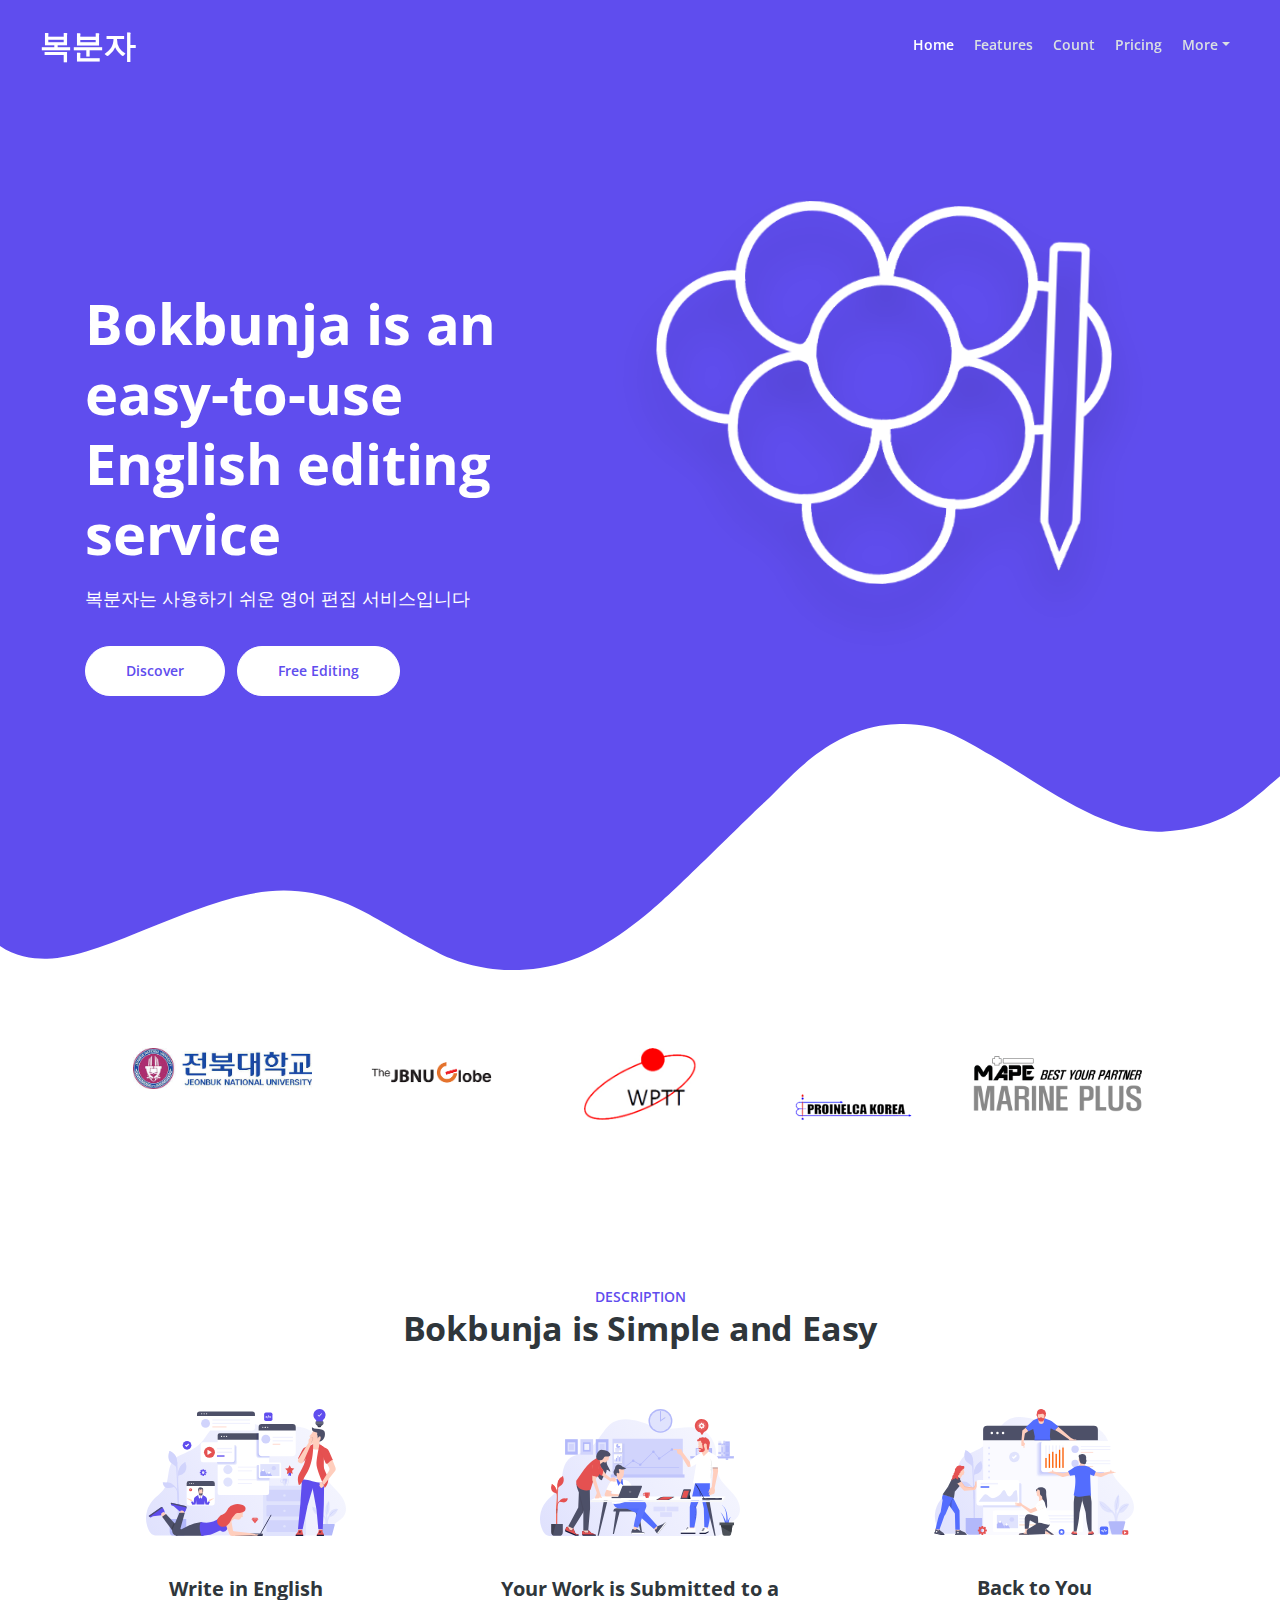
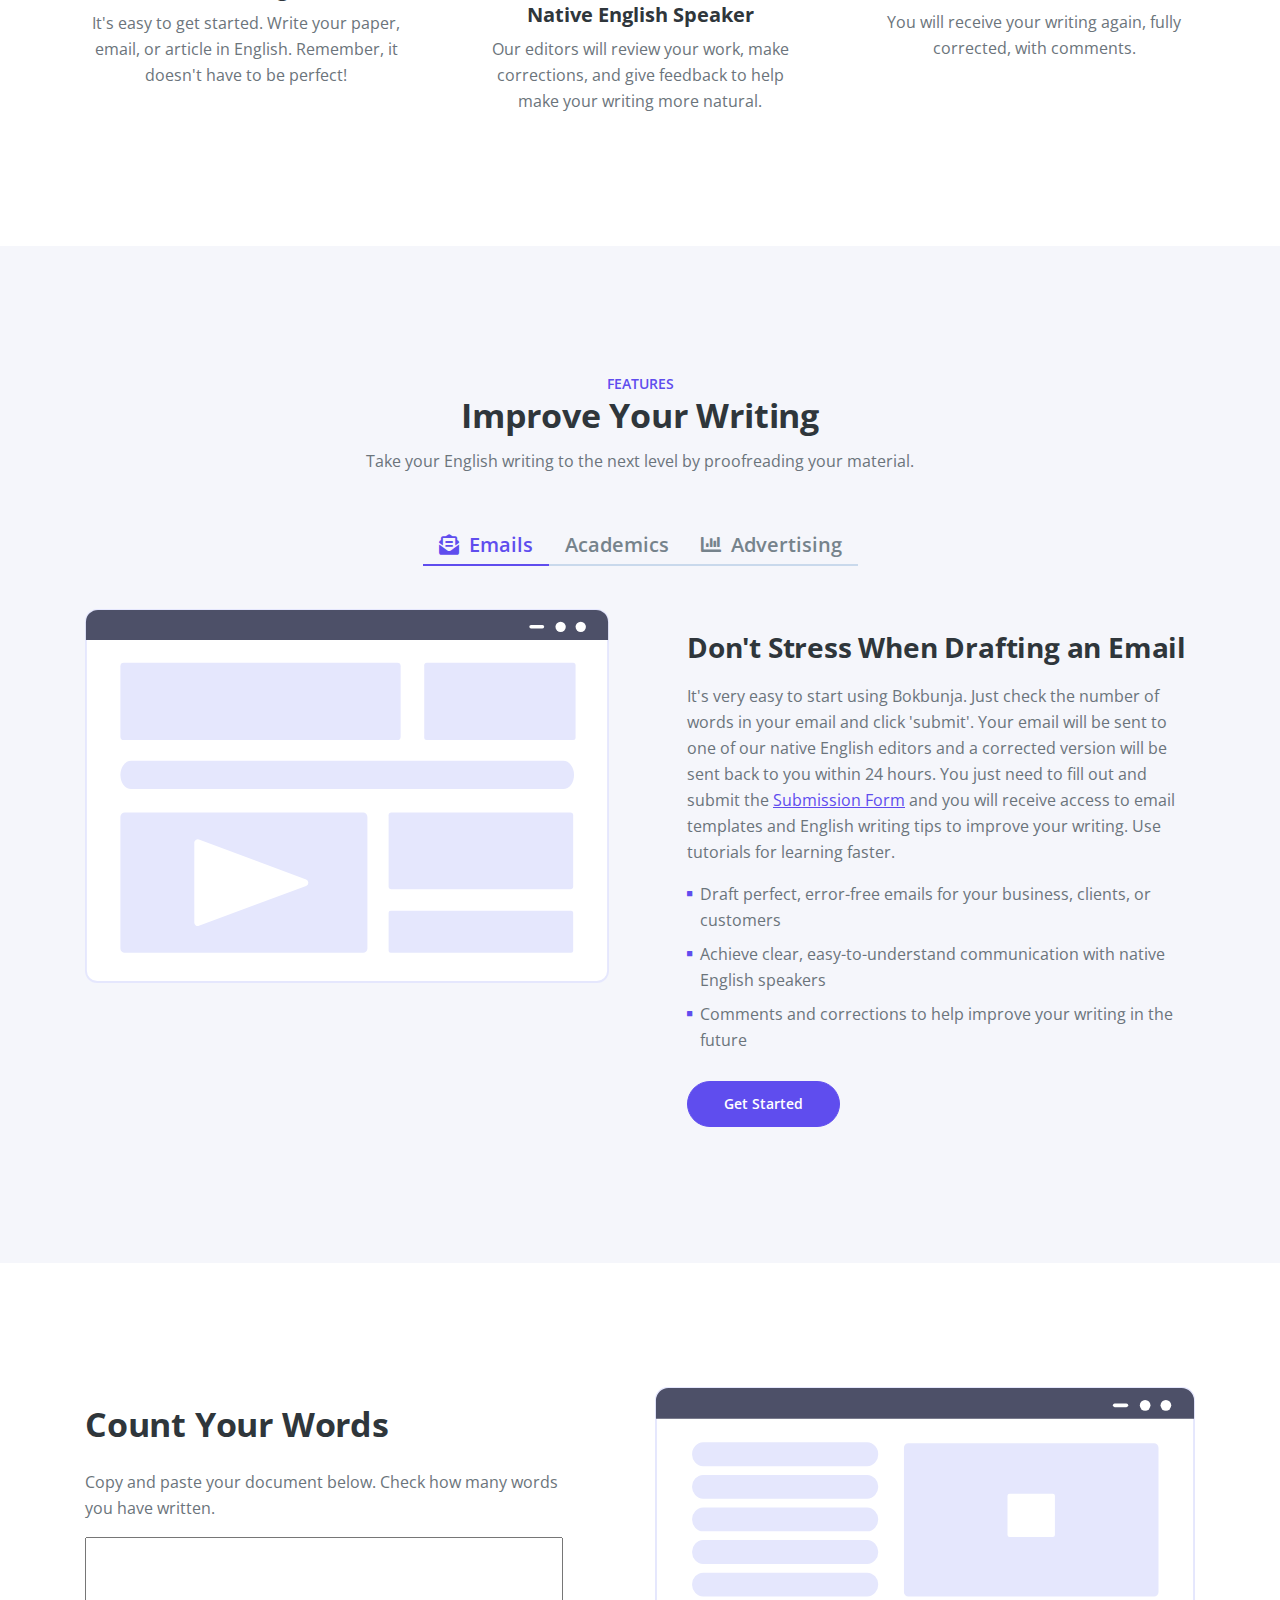
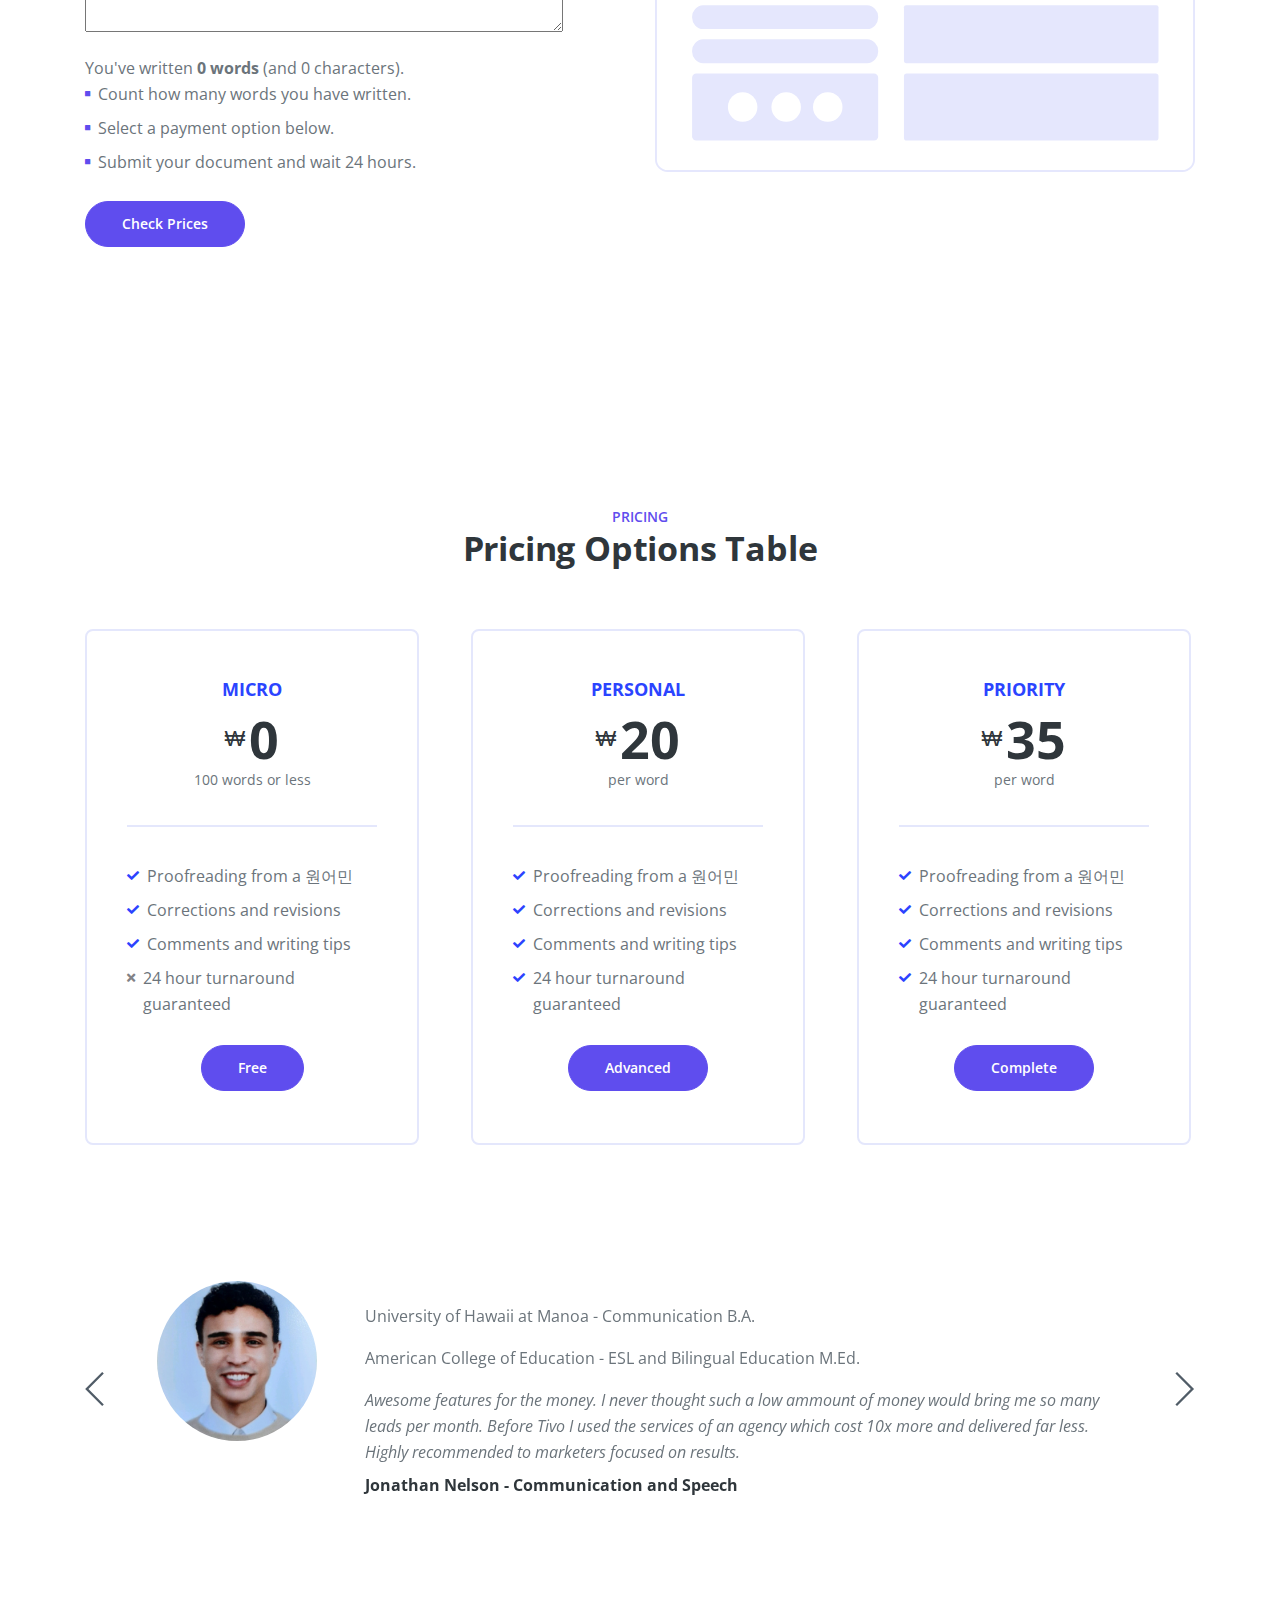
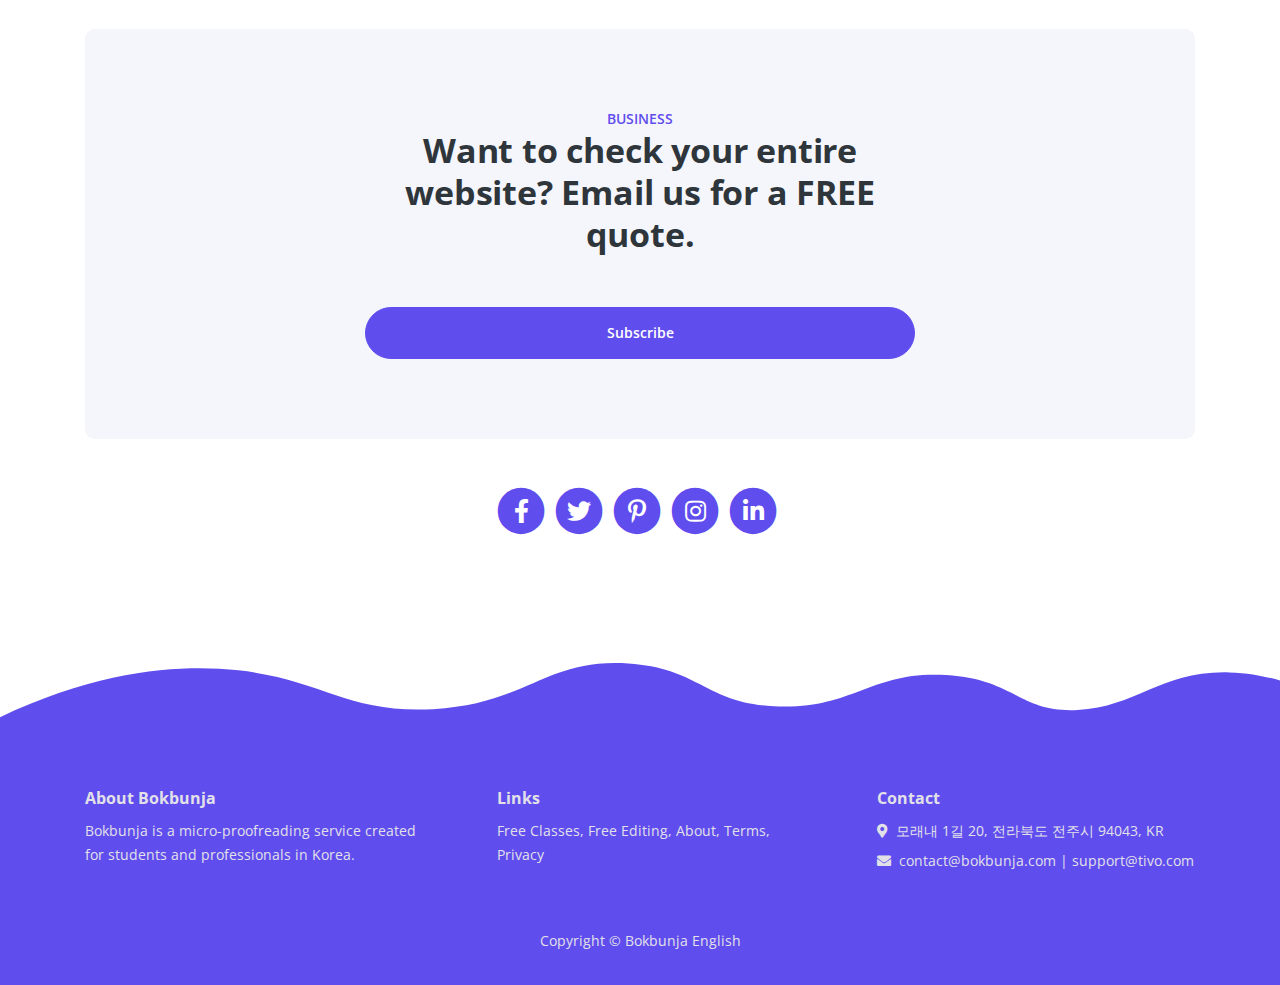
==== bluebokbunja/index.html @ 6c206daa "Add files via upload" ====
<!DOCTYPE html>
<html lang="en">
<head>
    <meta charset="utf-8">
    <meta name="viewport" content="width=device-width, initial-scale=1, shrink-to-fit=no">
    
    <!-- SEO Meta Tags -->
    <meta name="description" content="Tivo is a Bootstrap HTML template created for SaaS app websites which based on its modern design and engaging features will convince online visitors to become users">
    <meta name="author" content="Inovatik">

    <!-- OG Meta Tags to improve the way the post looks when you share the page on Facebook, Twitter, LinkedIn -->
	<meta property="og:site_name" content="" /> <!-- website name -->
	<meta property="og:site" content="" /> <!-- website link -->
	<meta property="og:title" content=""/> <!-- title shown in the actual shared post -->
	<meta property="og:description" content="" /> <!-- description shown in the actual shared post -->
	<meta property="og:image" content="" /> <!-- image link, make sure it's jpg -->
	<meta property="og:url" content="" /> <!-- where do you want your post to link to -->
	<meta name="twitter:card" content="summary_large_image"> <!-- to have large image post format in Twitter -->

    <!-- Webpage Title -->
    <title>Bokbunja English Editing Service</title>
    
    <!-- Styles -->
    <link href="https://fonts.googleapis.com/css2?family=Open+Sans:ital,wght@0,400;0,600;0,700;1,400&display=swap" rel="stylesheet">
    <link href="css/bootstrap.css" rel="stylesheet">
    <link href="css/fontawesome-all.css" rel="stylesheet">
    <link href="css/swiper.css" rel="stylesheet">
	<link href="css/magnific-popup.css" rel="stylesheet">
	<link href="css/styles.css" rel="stylesheet">
	
	<!-- Favicon  -->
    <link rel="icon" href="images/purplelogo.png">
</head>
<body data-spy="scroll" data-target=".fixed-top">
    
    <!-- Navigation -->
    <nav class="navbar navbar-expand-lg fixed-top navbar-dark">
        <div class="container">
            
            <!-- Text Logo - Use this if you don't have a graphic logo -->
            <!-- <a class="navbar-brand logo-text page-scroll" href="index.html">Tivo</a> -->

            <!-- Image Logo -->
            <!--<a class="navbar-brand logo-image" href="index.html"><img src="images/logo2.svg" alt="BOKBUNJA ENGLISH"></a>-->
            <a class="navbar-brand logo-text page-scroll" href="index.html">복분자</a>
            <button class="navbar-toggler p-0 border-0" type="button" data-toggle="offcanvas">
                <span class="navbar-toggler-icon"></span>
            </button>

            <div class="navbar-collapse offcanvas-collapse" id="navbarsExampleDefault">
                <ul class="navbar-nav ml-auto">
                    <li class="nav-item">
                        <a class="nav-link page-scroll" href="#header">Home <span class="sr-only">(current)</span></a>
                    </li>
                    <li class="nav-item">
                        <a class="nav-link page-scroll" href="#features">Features</a>
                    </li>
                    <li class="nav-item">
                        <a class="nav-link page-scroll" href="#details">Count</a>
                    </li>
                    <li class="nav-item">
                        <a class="nav-link page-scroll" href="#pricing">Pricing</a>
                    </li>
                    <li class="nav-item dropdown">
                        <a class="nav-link dropdown-toggle" href="#" id="dropdown01" data-toggle="dropdown" aria-haspopup="true" aria-expanded="false">More</a>
                        <div class="dropdown-menu" aria-labelledby="dropdown01">
                            <!-- <a class="dropdown-item page-scroll" href="sign-up.html">Sign Up</a>
                            <div class="dropdown-divider"></div>
                            <a class="dropdown-item page-scroll" href="log-in.html">Log In</a>
                            <div class="dropdown-divider"></div>
                            <a class="dropdown-item page-scroll" href="article.html">Article Details</a>
                            <div class="dropdown-divider"></div> -->
                            <a class="dropdown-item page-scroll" href="terms.html">Terms Conditions</a>
                            <div class="dropdown-divider"></div>
                            <a class="dropdown-item page-scroll" href="privacy.html">Privacy Policy</a>
                        </div>
                    </li>
                </ul>
                <span class="nav-item">
                   <!-- <a class="btn-outline-sm page-scroll" href="class-new.html">Free Classes</a> -->
                </span>
            </div> <!-- end of navbar-collapse -->
        </div> <!-- end of container -->
    </nav> <!-- end of navbar -->
    <!-- end of navigation -->


    <!-- Header -->
    <header id="header" class="header">
        <div class="container">
            <div class="row">
                <div class="col-lg-6">
                    <div class="text-container">
                        <h1 class="h1-large">Bokbunja is an easy-to-use English editing service</h1>
                        <p class="p-large">복분자는 사용하기 쉬운 영어 편집 서비스입니다</p>
                        <a class="btn-solid-lg page-scroll" href="#description">Discover</a>
                        <a class="btn-solid-lg page-scroll" href="#pricing">Free Editing</a>
                        <!-- <a class="btn-outline-lg" href="sign-up.html">Sign Up</a> -->
                    </div> <!-- end of text-container -->
                </div> <!-- end of div -->
                <div class="col-lg-6">
                    <div class="image-container">
                        <img class="img-fluid2" src="images/whitelogo_pen.png" alt="alternative">
                    </div> <!-- end of image-container -->
                </div> <!-- end of col -->
            </div> <!-- end of row -->
        </div> <!-- end of container -->
        <svg class="header-decoration" data-name="Layer 3" xmlns="http://www.w3.org/2000/svg" preserveAspectRatio="none" viewBox="0 0 1920 305.139"><defs><style>.cls-1{fill:#ffffff;}</style></defs><title>header-decoration</title><path class="cls-1" d="M1486.486,36.773C1434.531,13.658,1401.068-5.1,1329.052,1.251c-92.939,8.2-152.759,70.189-180.71,89.478-23.154,15.979-134.286,104.091-171.753,128.16-50.559,32.48-98.365,59.228-166.492,67.5-67.648,8.21-124.574-6.25-152.992-18-42.218-17.454-42.218-17.454-90-39-35.411-15.967-81.61-34.073-141.58-34.054-116.6.037-262.78,77.981-354.895,80.062C53.1,275.793,22.75,273.566,0,260.566v44.573H1920V61.316c-36.724,23.238-76.008,61.68-177,65C1655.415,129.2,1556.216,67.8,1486.486,36.773Z" transform="translate(0 0)"/></svg>
    </header> <!-- end of header -->
    <!-- end of header -->


    <!-- Customers -->
    <div class="slider-1">
        <div class="container">
            <div class="row">
                <div class="col-lg-12">
                    
                    <!-- Image Slider -->
                    <div class="slider-container">
                        <div class="swiper-container image-slider">
                            <div class="swiper-wrapper">
                                <div class="swiper-slide">
                                    <img class="img-fluid" src="images/jbnu.jpeg" alt="Jeonbuk National University">
                                </div>
                                <div class="swiper-slide">
                                    <img class="img-fluid" src="images/jbnuglobe.png" alt="JBNU Globe">
                                </div>
                                <div class="swiper-slide">
                                    <img class="img-fluid" src="images/wptt.png" alt="WPTT">
                                </div>
                                <div class="swiper-slide">
                                    <img class="img-fluid" src="images/proinelca.png" alt="Proinelca">
                                </div>
                                <div class="swiper-slide">
                                    <img class="img-fluid" src="images/marineplus.gif" alt="Marine Plus">
                                </div>
                                <!--<div class="swiper-slide">
                                    <img class="img-fluid" src="images/customer-logo-6.png" alt="alternative">-->
                                </div>
                            </div> <!-- end of swiper-wrapper -->
                        </div> <!-- end of swiper container -->
                    </div> <!-- end of slider-container -->
                    <!-- end of image slider -->

                </div> <!-- end of col -->
            </div> <!-- end of row -->
        </div> <!-- end of container -->
    </div> <!-- end of slider-1 -->
    <!-- end of customers -->


    <!-- Description -->
    <div id="description" class="cards-1">
        <div class="container">
            <div class="row">
                <div class="col-lg-12">
                    <div class="section-title">DESCRIPTION</div>
                    <h2 class="h2-heading">Bokbunja is Simple and Easy</h2>
                </div> <!-- end of col -->
            </div> <!-- end of row -->
            <div class="row">
                <div class="col-lg-12">
                    
                    <!-- Card -->
                    <div class="card">
                        <div class="card-image">
                            <img class="img-fluid" src="images/description-icon-1.svg" alt="alternative">
                        </div>
                        <div class="card-body">
                            <h5 class="card-title">Write in English</h5>
                            <p>It's easy to get started. Write your paper, email, or article in English. Remember, it doesn't have to be perfect!</p>
                        </div>
                    </div>
                    <!-- end of card -->

                    <!-- Card -->
                    <div class="card">
                        <div class="card-image">
                            <img class="img-fluid" src="images/description-icon-2.svg" alt="alternative">
                        </div>
                        <div class="card-body">
                            <h5 class="card-title">Your Work is Submitted to a Native English Speaker</h5>
                            <p>Our editors will review your work, make corrections, and give feedback to help make your writing more natural.</p>
                        </div>
                    </div>
                    <!-- end of card -->

                    <!-- Card -->
                    <div class="card">
                        <div class="card-image">
                            <img class="img-fluid" src="images/description-icon-3.svg" alt="alternative">
                        </div>
                        <div class="card-body">
                            <h5 class="card-title">Back to You</h5>
                            <p>You will receive your writing again, fully corrected, with comments.</p>
                        </div>
                    </div>
                    <!-- end of card -->

                </div> <!-- end of col -->
            </div> <!-- end of row -->
        </div> <!-- end of container -->
    </div> <!-- end of cards-1 -->
    <!-- end of description -->


    <!-- Features -->
    <div id="features" class="tabs bg-gray">
        <div class="container">
            <div class="row">
                <div class="col-lg-12">
                    <div class="section-title">FEATURES</div>
                    <h2 class="h2-heading">Improve Your Writing</h2>
                    <p class="p-heading">Take your English writing to the next level by proofreading your material.</p>
                </div> <!-- end of col -->
            </div> <!-- end of row -->
            <div class="row">

                <!-- Tabs Links -->
                <ul class="nav nav-tabs" id="templateTabs" role="tablist">
                    <li class="nav-item">
                        <a class="nav-link active" id="nav-tab-1" data-toggle="tab" href="#tab-1" role="tab" aria-controls="tab-1" aria-selected="true"><i class="fas fa-envelope-open-text"></i>Emails</a>
                    </li>
                    <li class="nav-item">
                        <a class="nav-link" id="nav-tab-2" data-toggle="tab" href="#tab-2" role="tab" aria-controls="tab-2" aria-selected="false"><i class="fas-fa-list"></i>Academics</a>
                    </li>
                    <li class="nav-item">
                        <a class="nav-link" id="nav-tab-3" data-toggle="tab" href="#tab-3" role="tab" aria-controls="tab-3" aria-selected="false"><i class="fas fa-chart-bar"></i>Advertising</a>
                    </li>
                </ul>
                <!-- end of tabs links -->


                <!-- Tabs Content-->
                <div class="tab-content" id="templateTabsContent">
                    
                    <!-- Tab -->
                    <div class="tab-pane fade show active" id="tab-1" role="tabpanel" aria-labelledby="tab-1">
                        <div class="container">
                            <div class="row">
                                <div class="col-lg-6">
                                    <div class="image-container">
                                        <img class="img-fluid" src="images/feature-app-1.svg" alt="alternative">
                                    </div> <!-- end of image-container -->
                                </div> <!-- end of col -->
                                <div class="col-lg-6">
                                    <div class="text-container">
                                        <h3>Don't Stress When Drafting an Email</h3>
                                        <p>It's very easy to start using Bokbunja. Just check the number of words in your email and click 'submit'. Your email will be sent to one of our native English editors and a corrected version will be sent back to you within 24 hours. You just need to fill out and submit the <a class="blue" href="sign-up.html">Submission Form</a> and you will receive access to email templates and English writing tips to improve your writing. Use tutorials for learning faster.</p>
                                        <ul class="list-unstyled li-space-lg">
                                            <li class="media">
                                                <i class="fas fa-square"></i>
                                                <div class="media-body">Draft perfect, error-free emails for your business, clients, or customers</div>
                                            </li>
                                            <li class="media">
                                                <i class="fas fa-square"></i>
                                                <div class="media-body"> Achieve clear, easy-to-understand communication with native English speakers</div>
                                            </li>
                                            <li class="media">
                                                <i class="fas fa-square"></i>
                                                <div class="media-body">Comments and corrections to help improve your writing in the future</div>
                                            </li>
                                        </ul>
                                        <a class="btn-solid-lg2 page-scroll" href="#details">Get Started</a>
                                    </div> <!-- end of text-container -->
                                </div> <!-- end of col -->
                            </div> <!-- end of row -->
                        </div> <!-- end of container -->
                    </div> <!-- end of tab-pane -->
                    <!-- end of tab -->

                    <!-- Tab -->
                    <div class="tab-pane fade" id="tab-2" role="tabpanel" aria-labelledby="tab-2">
                        <div class="container">
                            <div class="row">
                                <div class="col-lg-6">
                                    <div class="image-container">
                                        <img class="img-fluid" src="images/feature-app-2.svg" alt="alternative">
                                    </div> <!-- end of image-container -->
                                </div> <!-- end of col -->
                                <div class="col-lg-6">
                                    <div class="text-container">
                                        <h3>Write the Perfect Paper</h3>
                                        <p>It's very easy to start using Bokbunja. Just check the number of words in your email and click 'submit'. Our native English speaking proofreaders are experienced academic writers. Your email will be sent to one of our native English editors and a corrected version will be sent back to you within 24 hours.</p>
                                        <ul class="list-unstyled li-space-lg">
                                            <li class="media">
                                                <i class="fas fa-square"></i>
                                                <div class="media-body">Easily prepare a perfect essay, thesis, or academic paper in English</div>
                                            </li>
                                            <li class="media">
                                                <i class="fas fa-square"></i>
                                                <div class="media-body">Receive constructive feedback from professional native English speaking writers</div>
                                            </li>
                                            <li class="media">
                                                <i class="fas fa-square"></i>
                                                <div class="media-body">Improve your writing for future assignments by following our proofreaders' guidelines</div>
                                            </li>
                                        </ul>
                                        <a class="btn-solid-lg2 page-scroll" href="#details">Get started</a>
                                    </div> <!-- end of text-container -->
                                </div> <!-- end of col -->
                            </div> <!-- end of row -->
                        </div> <!-- end of container -->
                    </div> <!-- end of tab-pane -->
                    <!-- end of tab -->

                    <!-- Tab -->
                    <div class="tab-pane fade" id="tab-3" role="tabpanel" aria-labelledby="tab-3">
                        <div class="container">
                            <div class="row">
                                <div class="col-lg-6">
                                    <div class="image-container">
                                        <img class="img-fluid" src="images/feature-app-3.svg" alt="alternative">
                                    </div> <!-- end of image-container -->
                                </div> <!-- end of col -->
                                <div class="col-lg-6">
                                    <div class="text-container">
                                        <h3>Reach New Customers</h3>
                                        <p>It's very easy to start using Bokbunja. Just check the number of words in your email and click 'submit'. Your newsletter, menu, or advertisement will be sent to one of our native English editors and a corrected version will be sent back to you within 24 hours.</p>
                                        <ul class="list-unstyled li-space-lg">
                                            <li class="media">
                                                <i class="fas fa-square"></i>
                                                <div class="media-body">Quickly receive an error-free, natural menu, newsletter, or advertisement</div>
                                            </li>
                                            <li class="media">
                                                <i class="fas fa-square"></i>
                                                <div class="media-body">Check to make sure that your adverisement is natural and easy to understand for English readers</div>
                                            </li>
                                            <li class="media">
                                                <i class="fas fa-square"></i>
                                                <div class="media-body">Broaden your customer base with professionally written English explanations</div>
                                            </li>
                                        </ul>
                                        <a class="btn-solid-lg2 page-scroll" href="#adcheck">Get started</a>
                                    </div> <!-- end of text-container -->
                                </div> <!-- end of col -->
                            </div> <!-- end of row -->
                        </div> <!-- end of container -->
                    </div><!-- end of tab-pane -->
                    <!-- end of tab -->

                </div> <!-- end of tab-content -->
                <!-- end of tabs content -->

            </div> <!-- end of row --> 
        </div> <!-- end of container --> 
    </div> <!-- end of tabs -->
    <!-- end of features -->


    <!-- Details -->
    <div id="details" class="basic-1">
        <div class="container">
            <div class="row">
                <div class="col-lg-6">
                    <div class="text-container">
                        
                        <h2>Count Your Words</h2>
                        <p>Copy and paste your document below. Check how many words you have written.<p>
                            <textarea id="text" class="text" rows="5" cols="50" style="margin-top: 0px; margin-bottom: 0px; height: 95px;"></textarea>
                            <div id="stat" p class="p-heading">You've written <strong>0 words</strong> (and 0 characters).</div>
                                <script src="js/word-counter.js"></script>
                                    <script src="js/app.js"></script>
                            <ul class="list-unstyled li-space-lg">
                            <li class="media">
                                <i class="fas fa-square"></i>
                                <div class="media-body">Count how many words you have written.</div>
                            </li>
                            <li class="media">
                                <i class="fas fa-square"></i>
                                <div class="media-body">Select a payment option below.</div>
                            </li>
                            <li class="media">
                                <i class="fas fa-square"></i>
                                <div class="media-body">Submit your document and wait 24 hours.</div>
                            </li>
                        </ul>
                        <a class="btn-solid-lg2 page-scroll" href="#pricing">Check Prices</a>

                        <!-- <a class="btn-solid-reg popup-with-move-anim" href="#details-lightbox">Lightbox</a> -->
                        
                    </div> <!-- end of text-container -->
                </div> <!-- end of col-->
                <div class="col-lg-6">
                    <div class="image-container">
                        


                        
                        <img class="img-fluid" src="images/details.svg" alt="alternative">
                    </div> <!-- end of image-container -->
                </div> <!-- end of col -->
            </div> <!-- end of row -->
        </div> <!-- end of container -->
    </div> <!-- end of basic-1 -->
    <!-- end of details -->


    <!-- Details Lightbox -->
    <!-- Lightbox -->
	<div id="details-lightbox" class="lightbox-basic zoom-anim-dialog mfp-hide">
        <div class="row">
            <button title="Close (Esc)" type="button" class="mfp-close x-button">×</button>
			<div class="col-lg-8">
                <div class="image-container">
                    <img class="img-fluid" src="images/details-lightbox.jpg" alt="alternative">
                </div> <!-- end of image-container -->
			</div> <!-- end of col -->
			<div class="col-lg-4">
                <h3>Goals Setting</h3>
				<hr>
                <p>The app can easily help you track your personal development evolution if you take the time to set it up.</p>
                <h4>User Feedback</h4>
                <p>This is a great app which can help you save time and make your live easier. And it will help improve your productivity.</p>
                <ul class="list-unstyled li-space-lg">
                    <li class="media">
                        <i class="fas fa-check"></i><div class="media-body">Splash screen panel</div>
                    </li>
                    <li class="media">
                        <i class="fas fa-check"></i><div class="media-body">Statistics graph report</div>
                    </li>
                    <li class="media">
                        <i class="fas fa-check"></i><div class="media-body">Events calendar layout</div>
                    </li>
                    <li class="media">
                        <i class="fas fa-check"></i><div class="media-body">Location details screen</div>
                    </li>
                    <li class="media">
                        <i class="fas fa-check"></i><div class="media-body">Onboarding steps interface</div>
                    </li>
                </ul>
                <a class="btn-solid-reg mfp-close page-scroll" href="#pricing">Pricing</a> <button class="btn-outline-reg mfp-close as-button" type="button">Back</button>
			</div> <!-- end of col -->
		</div> <!-- end of row -->
    </div> <!-- end of lightbox-basic -->
    <!-- end of lightbox -->
    <!-- end of details lightbox -->
    

    
    <!-- Pricing -->
    <div id="pricing" class="cards-2">
        <div class="container">
            <div class="row">
                <div class="col-lg-12">
                    <div class="section-title">PRICING</div>
                    <h2 class="h2-heading">Pricing Options Table</h2>
                </div> <!-- end of col -->
                <div class="col-lg-12">

                    <!-- Card-->
                    <div class="card">
                        <div class="card-body">
                            <div class="card-title">MICRO</div>
                            <div class="price"><span class="currency">₩</span><span class="value">0</span></div>
                            <div class="frequency">100 words or less</div>
                            <hr class="cell-divide-hr">
                            <ul class="list-unstyled li-space-lg">
                                <li class="media">
                                    <i class="fas fa-check"></i><div class="media-body">Proofreading from a 원어민</div>
                                </li>
                                <li class="media">
                                    <i class="fas fa-check"></i><div class="media-body">Corrections and revisions</div>
                                </li>
                                <li class="media">
                                    <i class="fas fa-check"></i><div class="media-body">Comments and writing tips</div>
                                </li>
                                <li class="media">
                                    <i class="fas fa-times"></i><div class="media-body">24 hour turnaround guaranteed</div>
                                </li>
                            </ul>
                            <div class="button-wrapper">
                                

                                <a class="btn-solid-reg" a href="javascript:void( window.open( 'https://form.jotform.com/210598207202449', 'blank', 'scrollbars=yes, toolbar=no, width=700, height=500' ) ) ">Free</a>
                            </div>
                        </div>
                    </div> <!-- end of card -->
                    <!-- end of card -->

                    <!-- Card-->
                    <div class="card">
                        <div class="card-body">
                            <div class="card-title">PERSONAL</div>
                            <div class="price"><span class="currency">₩</span><span class="value">20</span></div>
                            <div class="frequency">per word</div>
                            <hr class="cell-divide-hr">
                            <ul class="list-unstyled li-space-lg">
                                <li class="media">
                                    <i class="fas fa-check"></i><div class="media-body">Proofreading from a 원어민</div>
                                </li>
                                <li class="media">
                                    <i class="fas fa-check"></i><div class="media-body">Corrections and revisions</div>
                                </li>
                                <li class="media">
                                    <i class="fas fa-check"></i><div class="media-body">Comments and writing tips</div>
                                </li>
                                <li class="media">
                                    <i class="fas fa-check"></i><div class="media-body">24 hour turnaround guaranteed</div>
                                </li>
                            </ul>
                            <div class="button-wrapper">
                                <a class="btn-solid-reg"  a href="javascript:void( window.open( 'https://form.jotform.com/210608376924459', 'blank', 'scrollbars=yes, toolbar=no, width=700, height=500' ) ) ">Advanced</a>
                            </div>
                        </div>
                    </div> <!-- end of card -->
                    <!-- end of card -->

                    <!-- Card-->
                    <div class="card">
                        <div class="card-body">
                            <div class="card-title">PRIORITY</div>
                            <div class="price"><span class="currency">₩</span><span class="value">35</span></div>
                            <div class="frequency">per word</div>
                            <hr class="cell-divide-hr">
                            <ul class="list-unstyled li-space-lg">
                                <li class="media">
                                    <i class="fas fa-check"></i><div class="media-body">Proofreading from a 원어민</div>
                                </li>
                                <li class="media">
                                    <i class="fas fa-check"></i><div class="media-body">Corrections and revisions</div>
                                </li>
                                <li class="media">
                                    <i class="fas fa-check"></i><div class="media-body">Comments and writing tips</div>
                                </li>
                                <li class="media">
                                    <i class="fas fa-check"></i><div class="media-body">24 hour turnaround guaranteed</div>
                                </li>
                            </ul>
                            <div class="button-wrapper">
                                <a class="btn-solid-reg"  a href="javascript:void( window.open( 'https://form.jotform.com/210608569530456', 'blank', 'scrollbars=yes, toolbar=no, width=700, height=500' ) ) ">Complete</a>
                            </div>
                        </div>
                    </div> <!-- end of card -->
                    <!-- end of card -->

                </div> <!-- end of col -->
            </div> <!-- end of row -->
        </div> <!-- end of container -->
    </div> <!-- end of cards-2 -->
    <!-- end of pricing -->
    

    <!-- Testimonials -->
    <div class="slider-2">
        <div class="container">
            <div class="row">
                <div class="col-lg-12">      
                    
                    <!-- Text Slider -->
                    <div class="slider-container">
                        <div class="swiper-container text-slider">
                            <div class="swiper-wrapper">
                                
                            
                                <!-- Slide -->
                                <div class="swiper-slide">
                                    <div class="image-wrapper">
                                        <img class="img-fluid" src="images/jonnelson.jpeg" alt="alternative">
                                    </div> <!-- end of image-wrapper -->
                                    <div class="text-wrapper">
                                        <p>University of Hawaii at Manoa - Communication B.A.</p>
                                        <p>American College of Education - ESL and Bilingual Education M.Ed.</p>
                                        <div class="testimonial-text">Awesome features for the money. I never thought such a low ammount of money would bring me so many leads per month. Before Tivo I used the services of an agency which cost 10x more and delivered far less. Highly recommended to marketers focused on results.</div>
                                        <div class="testimonial-author">Jonathan Nelson - Communication and Speech</div>
                                    </div> <!-- end of text-wrapper -->
                                </div> <!-- end of swiper-slide -->
                                <!-- end of slide -->

                                <!-- Slide -->
                                <div class="swiper-slide">
                                    <div class="image-wrapper">
                                        <img class="img-fluid" src="images/willfitz.jpg" alt="alternative">
                                    </div> <!-- end of image-wrapper -->
                                    <div class="text-wrapper">
                                        <p>University of Hawaii at Manoa - Communication B.A.</p>
                                        <p>American College of Education - ESL and Bilingual Education M.Ed.</p>
                                        <div class="testimonial-text">Tivo is the best marketing automation app for small and medium sized business. It understands the mindset of young entrepreneurs and provides the necessary data for wise marketing decisions. Just give it a try and you will definitely not regret spending your time.</div>
                                        <div class="testimonial-author">William Fitzpatrick - Writing and Proofreader</div>
                                    </div> <!-- end of text-wrapper -->
                                </div> <!-- end of swiper-slide -->
                                <!-- end of slide -->

                              

                            </div> <!-- end of swiper-wrapper -->
                            
                            <!-- Add Arrows -->
                            <div class="swiper-button-next"></div>
                            <div class="swiper-button-prev"></div>
                            <!-- end of add arrows -->

                        </div> <!-- end of swiper-container -->
                    </div> <!-- end of slider-container -->
                    <!-- end of text slider -->

                </div> <!-- end of col -->
            </div> <!-- end of row -->
        </div> <!-- end of container -->
    </div> <!-- end of slider-2 -->
    <!-- end of testimonials -->
    

    <!-- Newsletter -->
    <div class="form-1" id="adcheck">
        <div class="container">
            <div class="row">
                <div class="col-lg-12">
                    <div class="form-container bg-gray">
                        <div class="section-title">BUSINESS</div>
                        <h2 class="h2-heading">Want to check your entire website? Email us for a FREE quote.</h2>
                        <!-- Newsletter Form -->
                        <form id="newsletterForm">
                            <!-- <div class="form-group">
                                <input type="email" class="form-control-input" id="email" required>
                                <label class="label-control" for="email">Email address</label>
                            </div>
                            <div class="form-group checkbox">
                                <input type="checkbox" id="terms" value="Agreed-to-Terms" required>I agree with the template's <a href="privacy.html">Privacy Policy</a> and <a href="terms.html">Terms & Conditions</a>
                            </div>
                            <div class="form-group"> -->
                                <button type="submit" class="form-control-submit-button">Subscribe</button>
                            </div>
                        </form>
                        <!-- end of newsletter form -->

                    </div> <!-- end of form-container -->
                </div> <!-- end of col -->
            </div> <!-- end of row -->
        </div> <!-- end of container -->
    </div> <!-- end of form-1 -->
    <!-- end of newsletter -->


    <!-- Social -->
    <div class="basic-3">
        <div class="container">
            <div class="row">
                <div class="col-lg-12">
                    <div class="icon-container">
                        <span class="fa-stack">
                            <a href="#your-link">
                                <i class="fas fa-circle fa-stack-2x"></i>
                                <i class="fab fa-facebook-f fa-stack-1x"></i>
                            </a>
                        </span>
                        <span class="fa-stack">
                            <a href="#your-link">
                                <i class="fas fa-circle fa-stack-2x"></i>
                                <i class="fab fa-twitter fa-stack-1x"></i>
                            </a>
                        </span>
                        <span class="fa-stack">
                            <a href="#your-link">
                                <i class="fas fa-circle fa-stack-2x"></i>
                                <i class="fab fa-pinterest-p fa-stack-1x"></i>
                            </a>
                        </span>
                        <span class="fa-stack">
                            <a href="#your-link">
                                <i class="fas fa-circle fa-stack-2x"></i>
                                <i class="fab fa-instagram fa-stack-1x"></i>
                            </a>
                        </span>
                        <span class="fa-stack">
                            <a href="#your-link">
                                <i class="fas fa-circle fa-stack-2x"></i>
                                <i class="fab fa-linkedin-in fa-stack-1x"></i>
                            </a>
                        </span>
                    </div> <!-- end of col -->
                </div> <!-- end of col -->
            </div> <!-- end of row -->
        </div> <!-- end of container -->
    </div> <!-- end of basic-3 -->
    <!-- end of social -->


    <!-- Footer -->
    <div class="footer-decoration">
        <svg class="footer-frame" data-name="Layer 1" xmlns="http://www.w3.org/2000/svg" preserveAspectRatio="none" viewBox="0 0 1920 115.984"><defs><style>.cls-2{fill:#5f4dee;}</style></defs><title>footer-frame</title><path class="cls-2" d="M1616.28,381.705c-87.656,5.552-93.356-59.62-197.369-67.562-112.391-8.581-137.609,65.077-251.189,60.632-109.57-4.288-116.156-74.017-225.25-83.153-125.171-10.483-150,78.5-293,88.35-136.948,9.437-173.108-68.092-320.83-77.956C255.5,297.133,143,308.1,0,395.564V406.75H1920V324.537c-18-6.507-43.63-14.492-76.1-15.591C1740.655,305.452,1705.829,376.033,1616.28,381.705Z" transform="translate(0 -290.766)"/></svg>
    </div> <!-- end of footer-decoration -->
    <div class="footer">
        <div class="container">
            <div class="row">
                <div class="col-lg-4">
                    <div class="text-container">

                        <h6>About Bokbunja</h6>
                        <p class="p-small">Bokbunja is a micro-proofreading service created for students and professionals in Korea.</p>
                    </div> <!-- end of text-container -->
                </div> <!-- end of col -->
                <div class="col-lg-4">
                    <div class="text-container second">
                        <h6>Links</h6>
                        <ul class="list-unstyled li-space-lg p-small">
                            <li><a href="class-new.html">Free Classes</a>, <a href="index.html">Free Editing</a>, <a href="log-in.html">About</a>, <a href="terms.html">Terms</a>, <a href="privacy.html">Privacy</a></li>
                            <!-- <li>Menu: <a class="page-scroll" href="#header">Home</a>, <a class="page-scroll" href="#features">Features</a>, <a class="page-scroll" href="#details">Details</a>, <a class="page-scroll" href="#pricing">Pricing</a></li> -->
                        </ul>
                    </div> <!-- end of text-container -->
                </div> <!-- end of col -->
                <div class="col-lg-4">
                    <div class="text-container third">
                        <h6>Contact</h6>
                        <ul class="list-unstyled li-space-lg p-small">
                            <li><i class="fas fa-map-marker-alt"></i>모래내 1길 20, 전라북도 전주시 94043, KR</li>
                            <li><i class="fas fa-envelope"></i><a href="mailto:contact@tivo.com">contact@bokbunja.com</a> | <a href="mailto:contact@tivo.com">support@tivo.com</a></li>
                        </ul>
                    </div> <!-- end of text-container -->
                </div> <!-- end of col -->
            </div> <!-- end of row -->
        </div> <!-- end of container -->
    </div> <!-- end of footer -->  
    <!-- end of footer -->


    <!-- Copyright -->
    <div class="copyright">
        <div class="container">
            <div class="row">
                <div class="col-lg-12">
                    <p class="p-small">Copyright © <a href="https://inovatik.com">Bokbunja English</a></p>
                </div> <!-- end of col -->
            </div> <!-- enf of row -->
        </div> <!-- end of container -->
    </div> <!-- end of copyright --> 
    <!-- end of copyright -->
    
    	
    <!-- Scripts -->
    <script src="js/jquery.min.js"></script> <!-- jQuery for Bootstrap's JavaScript plugins -->
    <script src="js/bootstrap.min.js"></script> <!-- Bootstrap framework -->
    <script src="js/jquery.easing.min.js"></script> <!-- jQuery Easing for smooth scrolling between anchors -->
    <script src="js/swiper.min.js"></script> <!-- Swiper for image and text sliders -->
    <script src="js/jquery.magnific-popup.js"></script> <!-- Magnific Popup for lightboxes -->
    <script src="js/scripts.js"></script> <!-- Custom scripts -->
</body>
</html>
---- bluebokbunja/css/styles.css ----
/* Template: Tivo SaaS App Website Bootstrap HTML Template
   Author: Inovatik
   Description: Master CSS file
*/

/*****************************************
Table Of Contents:
- General Styles
- Navigation
- Header
- Customers
- Description
- Features
- Details
- Details Lightbox
- Video
- Pricing
- Testimonials
- Newsletter
- Social
- Footer
- Copyright
- Back To Top Button 
- Extra Pages
- Media Queries
******************************************/

/*****************************************
Colors:
- Backgrounds, navbar, buttons - blue #5f4dee
- Backgrounds - light gray #f5f6fb
- Headings text - black #2f363b
- Body text - dark gray #6b747b
******************************************/


/**************************/
/*     General Styles     */
/**************************/
body,
html {
    width: 100%;
	height: 100%;
}

body, p {
	color: #6b747b; 
	font: 400 1rem/1.625rem "Open Sans", sans-serif;
}

h1 {
	color: #2f363b;
	font-weight: 700;
	font-size: 2.5rem;
	line-height: 3.25rem;
	letter-spacing: -0.2px;
}

h2 {
	color: #2f363b;
	font-weight: 700;
	font-size: 2.125rem;
	line-height: 2.625rem;
	letter-spacing: -0.2px;
}

h3 {
	color: #2f363b;
	font-weight: 700;
	font-size: 1.75rem;
	line-height: 2.25rem;
	letter-spacing: -0.2px;
}

h4 {
	color: #2f363b;
	font-weight: 700;
	font-size: 1.5rem;
	line-height: 2rem;
	letter-spacing: -0.2px;	
}

h5 {
	color: #2f363b;
	font-weight: 700;
	font-size: 1.25rem;
	line-height: 1.625rem;
}

h6 {
	color: #2f363b;
	font-weight: 700;
	font-size: 1rem;
	line-height: 1.375rem;
}

.p-large {
	font-size: 1.125rem;
	line-height: 1.75rem;
}

.p-small {
	font-size: 0.875rem;
	line-height: 1.5rem;
}

.testimonial-text {
	font-style: italic;
}

.testimonial-author {
	font-weight: 700;
	font-size: 1rem;
	line-height: 1.5rem;
}

.li-space-lg li {
	margin-bottom: 0.5rem;
}

a {
	color: #6b747b;
	text-decoration: underline;
}

a:hover {
	color: #6b747b;
	text-decoration: underline;
}

.no-line {
	text-decoration: none;
}

.no-line:hover {
	text-decoration: none;
}

.blue {
	color: #5f4dee;
}

.white {
	color: #ffffff;
}

a.white:hover {
	color: #ffffff;
}

.section-title {
	color: #5f4dee;
	font-weight: 600;
	font-size: 0.875rem;
	line-height: 1.25rem;
}

.bg-gray {
	background-color: #f5f6fb;
}
.btn-solid-lg2 {
	display: inline-block;
	padding: 1.375rem 2.25rem 1.375rem 2.25rem;
	border: 1px solid #5f4dee;
	border-radius: 32px;
	background-color: #5f4dee;
	color: #ffffff;
	font-weight: 600;
	font-size: 0.875rem;
	line-height: 0;
	text-decoration: none;
	transition: all 0.2s;
}
.btn-solid-lg2:hover {
	border: 1px solid #5f4dee;
	background-color: transparent;
	color: #5f4dee; /* needs to stay here because of the forced color property of a tag */
	text-decoration: none;
}
.btn-solid-reg {
	display: inline-block;
	padding: 1.375rem 2.25rem 1.375rem 2.25rem;
	border: 1px solid #5f4dee;
	border-radius: 32px;
	background-color: #5f4dee;
	color: #ffffff;
	font-weight: 600;
	font-size: 0.875rem;
	line-height: 0;
	text-decoration: none;
	transition: all 0.2s;
}

.btn-solid-reg:hover {
	border: 1px solid #5f4dee;
	background-color: transparent;
	color: #5f4dee; /* needs to stay here because of the forced color property of a tag */
	text-decoration: none;
}

.btn-solid-lg {
	display: inline-block;
	padding: 1.5rem 2.5rem 1.5rem 2.5rem;
	border: 1px solid #5f4dee;
	border-radius: 32px;
	background-color: #5f4dee;
	color: #ffffff;
	font-weight: 600;
	font-size: 0.875rem;
	line-height: 0;
	text-decoration: none;
	transition: all 0.2s;
}

.btn-solid-lg:hover {
	border: 1px solid #5f4dee;
	background-color: transparent;
	color: #5f4dee; /* needs to stay here because of the forced color property of a tag */
	text-decoration: none;
}

.btn-outline-reg {
	display: inline-block;
	padding: 1.375rem 2.25rem 1.375rem 2.25rem;
	border: 1px solid #2f363b;
	border-radius: 32px;
	background-color: transparent;
	color: #2f363b;
	font-weight: 600;
	font-size: 0.875rem;
	line-height: 0;
	text-decoration: none;
	transition: all 0.2s;
}

.btn-outline-reg:hover {
	border: 1px solid #2f363b;
	background-color: #2f363b;
	color: #ffffff;
	text-decoration: none;
}

.btn-outline-lg {
	display: inline-block;
	padding: 1.5rem 2.5rem 1.5rem 2.5rem;
	border: 1px solid #2f363b;
	border-radius: 32px;
	background-color: transparent;
	color: #2f363b;
	font-weight: 600;
	font-size: 0.875rem;
	line-height: 0;
	text-decoration: none;
	transition: all 0.2s;
}

.btn-outline-lg:hover {
	border: 1px solid #2f363b;
	background-color: #2f363b;
	color: #ffffff;
	text-decoration: none;
}

.btn-outline-sm {
	display: inline-block;
	padding: 1rem 1.5rem 1rem 1.5rem;
	border: 1px solid #2f363b;
	border-radius: 32px;
	background-color: transparent;
	color: #2f363b;
	font-weight: 600;
	font-size: 0.875rem;
	line-height: 0;
	text-decoration: none;
	transition: all 0.2s;
}

.btn-outline-sm:hover {
	border: 1px solid #2f363b;
	background-color: #2f363b;
	color: #ffffff;
	text-decoration: none;
}

.form-group {
	position: relative;
	margin-bottom: 1.25rem;
}

.label-control {
	position: absolute;
	top: 0.875rem;
	left: 1.375rem;
	color: #7d838a;
	opacity: 1;
	font-size: 0.875rem;
	line-height: 1.5rem;
	cursor: text;
	transition: all 0.2s ease;
}

.form-control-input:focus + .label-control,
.form-control-input.notEmpty + .label-control,
.form-control-textarea:focus + .label-control,
.form-control-textarea.notEmpty + .label-control {
	top: 0.125rem;
	color: #6b747b;
	opacity: 1;
	font-size: 0.75rem;
	font-weight: 700;
}

.form-control-input,
.form-control-select {
	display: block; /* needed for proper display of the label in Firefox, IE, Edge */
	width: 100%;
	padding-top: 1.125rem;
	padding-bottom: 0.125rem;
	padding-left: 1.25rem;
	border: 1px solid #cbcbd1;
	background-color: #ffffff;
	color: #6b747b;
	font-size: 0.875rem;
	line-height: 1.875rem;
	transition: all 0.2s;
	-webkit-appearance: none; /* removes inner shadow on form inputs on ios safari */
}

.form-control-select {
	padding-top: 0.5rem;
	padding-bottom: 0.5rem;
	height: 3.25rem;
	color: #7d838a;
}

select {
    /* you should keep these first rules in place to maintain cross-browser behavior */
    -webkit-appearance: none;
	-moz-appearance: none;
	-ms-appearance: none;
    -o-appearance: none;
    appearance: none;
    background-image: url('../images/down-arrow.png');
    background-position: 96% 50%;
    background-repeat: no-repeat;
    outline: none;
}

.form-control-textarea {
	display: block; /* used to eliminate a bottom gap difference between Chrome and IE/FF */
	width: 100%;
	height: 14rem; /* used instead of html rows to normalize height between Chrome and IE/FF */
	padding-top: 1.5rem;
	padding-left: 1.25rem;
	border: 1px solid #cbcbd1;
	background-color: #ffffff;
	color: #6b747b;
	font-size: 0.875rem;
	line-height: 1.5rem;
	transition: all 0.2s;
}

.form-control-input:focus,
.form-control-select:focus,
.form-control-textarea:focus {
	border: 1px solid #a1a1a1;
	outline: none; /* Removes blue border on focus */
}

.form-control-input:hover,
.form-control-select:hover,
.form-control-textarea:hover {
	border: 1px solid #a1a1a1;
}

.checkbox {
	font-size: 0.75rem;
	line-height: 1.25rem;
}

input[type='checkbox'] {
	vertical-align: -10%;
	margin-right: 0.5rem;
}

.form-control-submit-button {
	display: inline-block;
	width: 100%;
	height: 3.25rem;
	border: 1px solid #5f4dee;
	border-radius: 32px;
	background-color: #5f4dee;
	color: #ffffff;
	font-weight: 600;
	font-size: 0.875rem;
	line-height: 0;
	cursor: pointer;
	transition: all 0.2s;
}

.form-control-submit-button:hover {
	border: 1px solid #5f4dee;
	background-color: transparent;
	color: #5f4dee;
}

/* Fade-move Animation For Details Lightbox - Magnific Popup */
/* at start */
.my-mfp-slide-bottom .zoom-anim-dialog {
	opacity: 0;
	transition: all 0.2s ease-out;
	-webkit-transform: translateY(-1.25rem) perspective(37.5rem) rotateX(10deg);
	-ms-transform: translateY(-1.25rem) perspective(37.5rem) rotateX(10deg);
	transform: translateY(-1.25rem) perspective(37.5rem) rotateX(10deg);
}

/* animate in */
.my-mfp-slide-bottom.mfp-ready .zoom-anim-dialog {
	opacity: 1;
	-webkit-transform: translateY(0) perspective(37.5rem) rotateX(0); 
	-ms-transform: translateY(0) perspective(37.5rem) rotateX(0); 
	transform: translateY(0) perspective(37.5rem) rotateX(0); 
}

/* animate out */
.my-mfp-slide-bottom.mfp-removing .zoom-anim-dialog {
	opacity: 0;
	-webkit-transform: translateY(-0.625rem) perspective(37.5rem) rotateX(10deg); 
	-ms-transform: translateY(-0.625rem) perspective(37.5rem) rotateX(10deg); 
	transform: translateY(-0.625rem) perspective(37.5rem) rotateX(10deg); 
}

/* dark overlay, start state */
.my-mfp-slide-bottom.mfp-bg {
	opacity: 0;
	transition: opacity 0.2s ease-out;
}

/* animate in */
.my-mfp-slide-bottom.mfp-ready.mfp-bg {
	opacity: 0.8;
}
/* animate out */
.my-mfp-slide-bottom.mfp-removing.mfp-bg {
	opacity: 0;
}
/* end of fade-move animation for details lightbox - magnific popup */


/**********************/
/*     Navigation     */
/**********************/
.navbar {
	background-color: #5f4dee;
	font-weight: 600;
	font-size: 0.875rem;
	line-height: 0.875rem;
	box-shadow: 0 1px 6px 0 rgba(0, 0, 0, 0.025);
}

.navbar .navbar-brand {
	padding-top: 0.25rem;
	padding-bottom: 0.25rem;
}

.navbar .logo-image img {
    width: 76px;
	height: 30px;
}

.navbar .logo-text {
	color: #ffffff;
	font-weight: 700;
	font-size: 2rem;
	line-height: 1rem;
	text-decoration: none;
}

.offcanvas-collapse {
	position: fixed;
	top: 3.25rem; /* adjusts the height between the top of the page and the offcanvas menu */
	bottom: 0;
	left: 100%;
	width: 100%;
	padding-right: 1rem;
	padding-left: 1rem;
	overflow-y: auto;
	visibility: hidden;
	background-color: #5f4dee;
	transition: visibility .3s ease-in-out, -webkit-transform .3s ease-in-out;
	transition: transform .3s ease-in-out, visibility .3s ease-in-out;
	transition: transform .3s ease-in-out, visibility .3s ease-in-out, -webkit-transform .3s ease-in-out;
}

.offcanvas-collapse.open {
	visibility: visible;
	-webkit-transform: translateX(-100%);
	transform: translateX(-100%);
}

.navbar .navbar-nav {
	margin-top: 0.75rem;
	margin-bottom: 0.5rem;
}

.navbar .nav-item .nav-link {
	padding-top: 0.625rem;
	padding-bottom: 0.625rem;
	color: #dadfe2;
	text-decoration: none;
	transition: all 0.2s ease;
}

.navbar .nav-item.dropdown.show .nav-link,
.navbar .nav-item .nav-link:hover,
.navbar .nav-item .nav-link.active {
	color: #ffffff;
}

/* Dropdown Menu */
.navbar .dropdown .dropdown-menu {
	animation: fadeDropdown 0.2s; /* required for the fade animation */
}

@keyframes fadeDropdown {
    0% {
        opacity: 0;
    }

    100% {
        opacity: 1;
	}
}

.navbar .dropdown-menu {
	margin-top: 0.5rem;
	margin-bottom: 0.5rem;
	border: none;
	background-color: #5f4dee;
}

.navbar .dropdown-item {
	padding-top: 0.5rem;
	padding-bottom: 0.5rem;
	color: #dadfe2;
	font-weight: 600;
	font-size: 0.875rem;
	line-height: 0.875rem;
	text-decoration: none;
}

.navbar .dropdown-item:hover {
	background-color: #5f4dee;
	color: #ffffff;
}

.navbar .dropdown-divider {
	width: 100%;
	height: 1px;
	margin: 0.5rem auto 0.5rem auto;
	border: none;
	background-color: #709bb3;
}
/* end of dropdown menu */

.navbar .nav-item .btn-outline-sm {
	border: 1px solid #ffffff;
	color: #ffffff;
}

.navbar .nav-item .btn-outline-sm:hover {
	background-color: #ffffff;
	color: #5f4dee;
}

.navbar .navbar-toggler {
	padding: 0;
	border: none;
	font-size: 1.25rem;
}


/*****************/
/*    Header     */
/*****************/
.header {
	position: relative;
	overflow: hidden;
	padding-top: 6.5rem;
	padding-bottom: 7rem;
	background-color: #5f4dee;
	text-align: center;
}

.header .text-container {
	margin-bottom: 3rem;
}

.header h1 {
	margin-bottom: 1rem;
	color: #ffffff;
}

.header .p-large {
	margin-bottom: 2.125rem;
	color: #ffffff;
}

.header .btn-solid-lg {
	margin-bottom: 1rem;
}

.header .btn-solid-lg,
.header .btn-outline-lg {
	margin-right: 0.25rem;
	margin-left: 0.25rem;
}

.header .btn-solid-lg {
	border: 1px solid #ffffff;
	background-color: #ffffff;
	color: #5f4dee;
}

.header .btn-solid-lg:hover {
	background-color: transparent;
	color: #ffffff;
}

.header .btn-outline-lg {
	border: 1px solid #ffffff;
	color: #ffffff;
}

.header .btn-outline-lg:hover {
	background-color: #ffffff;
	color: #5f4dee;
}

.header .header-decoration {
	position: absolute;
	bottom: 0;
	left: 0;
	width: 100%;
	height: 60px;
}



/********************/
/*    Customers     */
/********************/
.slider-1 {
	padding-top: 3rem;
	padding-bottom: 3rem;
	text-align: center;
}

.slider-1 .slider-container {
	padding: 1rem;
}


/**********************/
/*    Description     */
/**********************/
.cards-1 {
	padding-top: 3.5rem;
	padding-bottom: 3.75rem;
	text-align: center;
}

.cards-1 .h2-heading {
	margin-bottom: 3.75rem;
}

.cards-1 .card {
	margin-bottom: 4.5rem;
	border: none;
	background-color: transparent;
}

.cards-1 .card-image img {
	max-width: 200px;
	margin-right: auto;
	margin-bottom: 2.5rem;
	margin-left: auto;
}

.cards-1 .card-body {
	padding: 0;
}

.cards-1 .card-title {
	margin-bottom: 0.5rem;
}

.cards-1 p {
	margin-bottom: 0;
}


/********************/
/*     Features     */
/********************/
.tabs {
	padding-top: 8rem;
	padding-bottom: 8.5rem;
}

.tabs .section-title {
	text-align: center;
}

.tabs .h2-heading {
	margin-bottom: 0.75rem;
	text-align: center;
}

.tabs .p-heading {
	margin-bottom: 3.125rem;
	text-align: center;
}

.tabs .nav-tabs {
	margin-right: auto;
	margin-bottom: 1.5rem;
	margin-left: auto;
	justify-content: center;
	border-bottom: none;
}

.tabs .nav-link {
	margin-bottom: 1rem;
	padding: 0.5rem 1rem 0.375rem 1rem;
	border: none;
	border-bottom: 2px solid #c9d9ec;
	border-radius: 0;
	color: #76838c;
	font-weight: 600;
	font-size: 1.25rem;
	line-height: 1.625rem;
	text-decoration: none;
	transition: all 0.2s ease;
}

.tabs .nav-link.active,
.tabs .nav-link:hover {
	border-bottom: 2px solid #5f4dee;
	background-color: transparent;
	color: #5f4dee;
}

.tabs .nav-link .fas {
	margin-right: 0.625rem;
}

.tabs .tab-content {
	width: 100%; /* for proper display in IE11 */
}

.tabs .image-container {
	margin-bottom: 3rem;
}

.tabs h3 {
	margin-bottom: 1.125rem;
}

.tabs .list-unstyled {
	margin-bottom: 1.75rem;
}

.tabs .list-unstyled .fas {
	color: #5f4dee;
	font-size: 0.375rem;
	line-height: 1.625rem;
}

.tabs .list-unstyled .media-body {
	margin-left: 0.5rem;
}


/*******************/
/*     Details     */
/*******************/
.basic-1 {
	padding-top: 7.75rem;
	padding-bottom: 8.25rem;
}
.basic-event {
	padding-top: 0rem;
	padding-bottom: 0rem;
}

.basic-1 .text-container {
	margin-bottom: 4rem;
}

.basic-1 h2 {
	margin-bottom: 1.5rem;
}

.basic-1 .list-unstyled {
	margin-bottom: 1.625rem;
}

.basic-1 .list-unstyled .fas {
	color: #5f4dee;
	font-size: 0.375rem;
	line-height: 1.625rem;
}

.basic-1 .list-unstyled .media-body {
	margin-left: 0.5rem;
}


/****************************/
/*     Details Lightbox     */
/****************************/
.lightbox-basic {
	position: relative;
	max-width: 1150px;
	margin: 2.5rem auto;
	padding: 3rem 1rem;
	background-color: #ffffff;
	text-align: left;
}

.lightbox-basic .image-container {
	margin-bottom: 3rem;
	text-align: center;
}

.lightbox-basic .image-container img {
	border-radius: 8px;
}

.lightbox-basic h3 {
	margin-bottom: 0.5rem;
}

.lightbox-basic hr {
	width: 44px;
	height: 1px;
	margin-top: 0.125rem;
	margin-bottom: 1rem;
	margin-left: 0;
	background-color: #5f4dee;
}

.lightbox-basic h4 {
	margin-top: 1.75rem;
	margin-bottom: 0.625rem;
}

.lightbox-basic .list-unstyled {
	margin-bottom: 1.5rem;
}

.lightbox-basic .list-unstyled .fas {
	color: #5f4dee;
	font-size: 0.875rem;
	line-height: 1.75rem;
}

.lightbox-basic .list-unstyled .media-body {
	margin-left: 0.625rem;
}

/* Action Button */
.lightbox-basic .btn-solid-reg.mfp-close {
	position: relative;
	width: auto;
	height: auto;
	color: #ffffff;
	opacity: 1;
	font-family: "Open Sans";
}

.lightbox-basic .btn-solid-reg.mfp-close:hover {
	color: #5f4dee;
}
/* end of action Button */

/* Back Button */
.lightbox-basic .btn-outline-reg.mfp-close.as-button {
	position: relative;
	display: inline-block;
	width: auto;
	height: auto;
	margin-left: 0.375rem;
	padding: 1.375rem 2.25rem 1.375rem 2.25rem;
	border: 1px solid #2f363b;
	background-color: transparent;
	color: #2f363b;
	opacity: 1;
	font-family: "Open Sans";
}

.lightbox-basic .btn-outline-reg.mfp-close.as-button:hover {
	background-color: #2f363b;
	color: #ffffff;
}
/* end of back button */

/* Close X Button */
.lightbox-basic button.mfp-close.x-button {
	position: absolute;
	top: -2px;
	right: -2px;
	width: 44px;
	height: 44px;
	color: #555555;
}
/* end of close x button */


/*****************/
/*     Video     */
/*****************/
.basic-2 {
	padding-top: 8.5rem;
	padding-bottom: 8.5rem;
	background-color: #f4f9ff;
	text-align: center;
}

.basic-2 .image-container {
	margin-bottom: 2.5rem;
}

.basic-2 .image-container img {
	border-radius: 0.75rem;
}

.basic-2 .video-wrapper {
	position: relative;
}

/* Video Play Button */
.basic-2 .video-play-button {
	position: absolute;
	z-index: 10;
	top: 50%;
	left: 50%;
	display: block;
	box-sizing: content-box;
	width: 32px;
	height: 44px;
	padding: 1.125rem 1.25rem 1.125rem 1.75rem;
	border-radius: 50%;
	-webkit-transform: translateX(-50%) translateY(-50%);
	-ms-transform: translateX(-50%) translateY(-50%);
	transform: translateX(-50%) translateY(-50%);
}
  
.basic-2 .video-play-button:before {
	content: "";
	position: absolute;
	z-index: 0;
	top: 50%;
	left: 50%;
	display: block;
	width: 76px;
	height: 76px;
	border-radius: 50%;
	background: #5f4dee;
	animation: pulse-border 1500ms ease-out infinite;
	-webkit-transform: translateX(-50%) translateY(-50%);
	-ms-transform: translateX(-50%) translateY(-50%);
	transform: translateX(-50%) translateY(-50%);
}
  
.basic-2 .video-play-button:after {
	content: "";
	position: absolute;
	z-index: 1;
	top: 50%;
	left: 50%;
	display: block;
	width: 70px;
	height: 70px;
	border-radius: 50%;
	background: #5f4dee;
	transition: all 200ms;
	-webkit-transform: translateX(-50%) translateY(-50%);
	-ms-transform: translateX(-50%) translateY(-50%);
	transform: translateX(-50%) translateY(-50%);
}
  
.basic-2 .video-play-button span {
	position: relative;
	display: block;
	z-index: 3;
	top: 6px;
	left: 4px;
	width: 0;
	height: 0;
	border-left: 26px solid #fff;
	border-top: 16px solid transparent;
	border-bottom: 16px solid transparent;
}
  
@keyframes pulse-border {
	0% {
		transform: translateX(-50%) translateY(-50%) translateZ(0) scale(1);
		opacity: 1;
	}
	100% {
		transform: translateX(-50%) translateY(-50%) translateZ(0) scale(1.5);
		opacity: 0;
	}
}
/* end of video play button */  


/*******************/
/*     Pricing     */
/*******************/
.cards-2 {
	padding-top: 8rem;
	padding-bottom: 2.25rem;
}

.cards-2 .section-title {
	text-align: center;
}

.cards-2 .h2-heading {
	margin-bottom: 3.75rem;
	text-align: center;
}

.cards-2 .card {
	max-width: 330px;
	margin-right: auto;
	margin-bottom: 5rem;
	margin-left: auto;
	border: 2px solid #e4e7fc;
	border-radius: 8px;
	text-align: center;
}

.cards-2 .card .card-body {
	padding: 3rem 1.625rem 3.25rem 1.625rem;
}

.cards-2 .card .card-title {
	margin-bottom: 0.75rem;
	color: #2b44ff;
	font-weight: 700;
	font-size: 1.125rem;
	line-height: 1.25rem;
}

.cards-2 .card .value {
	color: #2f363b;
	font-weight: 700;
	font-size: 3.25rem;
	line-height: 3.5rem;
}

.cards-2 .card .currency {
	margin-right: 0.25rem;
	color: #2f363b;
	font-size: 1.375rem;
	vertical-align: 50%;
}

.cards-2 .card .frequency {
	margin-bottom: 2rem;
	font-size: 0.875rem;
}

.cards-2 .card .cell-divide-hr {
	height: 2px;
	margin-top: 0;
	margin-bottom: 2.25rem;
	border: none;
	background-color: #e4e7fc;
}

.cards-2 .card .list-unstyled {
	margin-bottom: 1.75rem;
	text-align: left;
}

.cards-2 .card .list-unstyled li {
	margin-bottom: 0.5rem;
}

.cards-2 .card .list-unstyled .fas {
	color: #2b44ff;
	font-size: 0.75rem;
	line-height: 1.625rem;
}

.cards-2 .card .list-unstyled .fas.fa-times {
	color: #828286;
}

.cards-2 .card .list-unstyled .media-body {
	margin-left: 0.5rem;
}


/************************/
/*     Testimonials     */
/************************/
.slider-2 {
	padding-top: 1.25rem;
	padding-bottom: 8.25rem;
}

.slider-2 .slider-container {
	position: relative;
}

.slider-2 .swiper-container {
	position: static;
	width: 82%;
	text-align: center;
}

.slider-2 .image-wrapper {
	width: 96px;
	margin-right: auto;
	margin-bottom: 1rem;
	margin-left: auto;
}

.slider-2 .image-wrapper img {
	border-radius: 50%;
}

.slider-2 .testimonial-text {
	margin-bottom: 0.5rem;
}

.slider-2 .testimonial-author {
	color: #2f363b;
}

.slider-2 .swiper-button-prev,
.slider-2 .swiper-button-next {
	width: 18px;
}

.slider-2 .swiper-button-prev:focus,
.slider-2 .swiper-button-next:focus {
	/* even if you can't see it chrome you can see it on mobile device */
	outline: none;
}

.slider-2 .swiper-button-prev {
	left: -10px;
	background-image: url("data:image/svg+xml;charset=utf-8,%3Csvg%20xmlns%3D'http%3A%2F%2Fwww.w3.org%2F2000%2Fsvg'%20viewBox%3D'0%200%2028%2044'%3E%3Cpath%20d%3D'M0%2C22L22%2C0l2.1%2C2.1L4.2%2C22l19.9%2C19.9L22%2C44L0%2C22L0%2C22L0%2C22z'%20fill%3D'%23505c67'%2F%3E%3C%2Fsvg%3E");
	background-size: 18px 28px;
}

.slider-2 .swiper-button-next {
	right: -10px;
	background-image: url("data:image/svg+xml;charset=utf-8,%3Csvg%20xmlns%3D'http%3A%2F%2Fwww.w3.org%2F2000%2Fsvg'%20viewBox%3D'0%200%2028%2044'%3E%3Cpath%20d%3D'M27%2C22L27%2C22L5%2C44l-2.1-2.1L22.8%2C22L2.9%2C2.1L5%2C0L27%2C22L27%2C22z'%20fill%3D'%23505c67'%2F%3E%3C%2Fsvg%3E");
	background-size: 18px 28px;
}


/**********************/
/*     Newsletter     */
/**********************/
.form-1 .form-container {
	padding: 4rem 1rem;
	border-radius: 10px;
}

.form-1 .section-title,
.form-1 .h2-heading {
	text-align: center;
}

.form-1 .h2-heading {
	margin-bottom: 3.25rem;
}


/******************/
/*     Social     */
/******************/
.basic-3 {
	padding-top: 3rem;
	padding-bottom: 7.25rem;
	text-align: center;
}

.basic-3 .fa-stack {
	width: 2em;
	margin-bottom: 0.75rem;
	margin-right: 0.375rem;
	font-size: 1.5rem;
}

.basic-3 .fa-stack .fa-stack-1x {
    color: #fff;
	transition: all 0.2s ease;
}

.basic-3 .fa-stack .fa-stack-2x {
	color: #5f4dee;
	transition: all 0.2s ease;
}

.basic-3 .fa-stack:hover .fa-stack-1x {
	color: #5f4dee;
}

.basic-3 .fa-stack:hover .fa-stack-2x {
    color: #f3f7fd;
}


/******************/
/*     Footer     */
/******************/
.footer-decoration {
	position: relative;
	width: 100%;
	height: 20px;
}

.footer-decoration .footer-frame {
	position: absolute;
	bottom: 0;
	left: 0;
	width: 100%;
	height: 20px;
}

.footer {
	padding-top: 4rem;
	padding-bottom: 1rem;
	background-color: #5f4dee;
}

.footer a {
	text-decoration: none;
}

.footer .text-container {
	margin-bottom: 2.5rem;
}

.footer h6 {
	margin-bottom: 0.625rem;
	color: #e2e1e8;
}

.footer p,
.footer a,
.footer ul {
	color: #e2e1e8;
}

.footer .li-space-lg li {
	margin-bottom: 0.375rem;
}

.footer .fas {
	margin-right: 0.5rem;
}


/*********************/
/*     Copyright     */
/*********************/
.copyright {
	padding-bottom: 1rem;
	background-color: #5f4dee;
	text-align: center;
}

.copyright p,
.copyright a {
	color: #e2e1e8;
	text-decoration: none;
}


/******************************/
/*     Back To Top Button     */
/******************************/
a.back-to-top {
	position: fixed;
	z-index: 999;
	right: 12px;
	bottom: 12px;
	display: none;
	width: 42px;
	height: 42px;
	border-radius: 30px;
	background: #7461ff url("../images/up-arrow.png") no-repeat center 47%;
	background-size: 18px 18px;
	text-indent: -9999px;
}

a:hover.back-to-top {
	background-color: #4d3dc4;
}


/***********************/
/*     Extra Pages     */
/***********************/
.ex-header {
	padding-top: 8.5rem;
	padding-bottom: 4rem;
	background-color: #5f4dee;
}

.ex-header h1 {
	color: #ffffff;
}

.ex-basic-1 .list-unstyled .fas {
	font-size: 0.375rem;
	line-height: 1.625rem;
}

.ex-basic-1 .list-unstyled .media-body {
	margin-left: 0.5rem;
}

.ex-basic-1 .text-box {
	padding: 1.25rem 1.25rem 0.5rem 1.25rem;
	background-color: #f5f6fb;
}

.ex-cards-1 .card {
	border: none;
	background-color: transparent;
}

.ex-cards-1 .card .fa-stack {
	width: 2em;
	font-size: 1.125rem;
}

.ex-cards-1 .card .fa-stack-2x {
	color: #5f4dee;
}

.ex-cards-1 .card .fa-stack-1x {
	color: #ffffff;
	font-weight: 600;
	line-height: 2.125rem;
}

.ex-cards-1 .card .list-unstyled .media-body {
	margin-left: 0.75rem;
}

.ex-cards-1 .card .list-unstyled .media-body h5 {
	margin-top: 0.125rem;
	margin-bottom: 0.375rem;
}

.ex-form-1 .text-box {
	padding: 2.5rem 1.5rem 1.5rem 1.75rem;
	border-radius: 10px;
	background-color: #f5f6fb;
}


/*************************/
/*     Media Queries     */
/*************************/	
/* Min-width 768px */
@media (min-width: 768px) {

	/* Header */
	.header .header-decoration {
		height: 100px;
	}
	/* end of header */
	

	/* Footer */
	.footer-decoration {
		height: 40px;
	}
	
	.footer-decoration .footer-frame {
		height: 40px;
	}
	/* end of footer */


	/* Extra Pages */
	.ex-basic-1 .text-box {
		padding: 1.75rem 2rem 0.875rem 2rem;
	}
	/* end of extra pages */
}
/* end of min-width 768px */


/* Min-width 992px */
@media (min-width: 992px) {
	
	/* General Styles */
	.h1-large {
		font-size: 3.5rem;
		line-height: 4.375rem;
	}

	.h2-heading {
		width: 35.25rem;
		margin-right: auto;
		margin-left: auto;
	}

	.p-heading {
		width: 40rem;
		margin-right: auto;
		margin-left: auto;
	}

	/* end of general styles */


	/* Navigation */
	.navbar {
		padding-top: 1.75rem;
		background-color: transparent;
		box-shadow: none;
		transition: all 0.2s;
	}

	.navbar.top-nav-collapse {
		padding-top: 0.5rem;
		padding-bottom: 0.5rem;
		background-color: #5f4dee;
		box-shadow: 0 3px 6px 0 rgba(0, 0, 0, 0.025);
	}

	.offcanvas-collapse {
		position: static;
		top: auto;
		bottom: auto;
		left: auto;
		width: auto;
		padding-right: 0;
		padding-left: 0;
		background-color: transparent;
		overflow-y: visible;
		visibility: visible;
	}

	.offcanvas-collapse.open {
		-webkit-transform: none;
		transform: none;
	}

	.navbar .navbar-nav {
		margin-top: 0;
		margin-bottom: 0;
	}
	
	.navbar .nav-item .nav-link {
		padding-right: 0.625rem;
		padding-left: 0.625rem;
	}

	.navbar .dropdown-menu {
		margin-top: 0.25rem;
		box-shadow: 0 5px 3px 1px rgba(0, 0, 0, 0.08);
	}

	.navbar .dropdown-divider {
		width: 90%;
	}

	.navbar .nav-item .btn-outline-sm {
		margin-left: 0.875rem;
	}
	/* end of navigation */
	

	/* Header */
	.header {
		padding-top: 11rem;
		padding-bottom: 10rem;
		text-align: left;
	}

	.header .text-container {
		margin-bottom: 0;
	}

	.header .btn-solid-lg {
		margin-bottom: 0;
	}
	
	.header .btn-solid-lg,
	.header .btn-outline-lg {
		margin-right: 0.5rem;
		margin-left: 0;
	}

	.header .image-container {
		transform: rotate(2deg);
		filter: drop-shadow(0px 30px 20px rgba(0, 0, 0, 0.2));
	}

	.header .header-decoration {
		height: 160px;
	}
	/* end of header */


	/* Description */
	.cards-1 .card {
		display: inline-block;
		width: 284px;
		vertical-align: top;
	}

	.cards-1 .card:nth-of-type(3n+2) {
		margin-right: 2rem;
		margin-left: 2rem;
	}
	/* end of description */


	/* Features */
	.tabs .image-container {
		margin-bottom: 0;
	}
	/* end of features */


	/* Details */
	.basic-1 .text-container {
		margin-bottom: 0;
	}
	/* end of details */


	/* Details Lightbox */
	.lightbox-basic {
		padding: 3rem 3rem;
	}

	.lightbox-basic .image-container {
		margin-bottom: 0;
		text-align: left;
	}
	/* end of details lightbox */


	/* Pricing */
	.cards-2 .card {
		display: inline-block;
		width: 304px;
		max-width: 100%;
		vertical-align: top;
	}
	
	.cards-2 .card:nth-of-type(3n+2) {
		margin-right: 0.125rem;
		margin-left: 0.125rem;
	}
	/* end of pricing */


	/* Testimonials */
	.slider-2 .swiper-container {
		width: 87%;
		text-align: left;
	}

	.slider-2 .image-wrapper {
		float: left;
		width: 160px;
		margin-bottom: 0;
	}

	.slider-2 .text-wrapper {
		max-width: 100%;
		margin-top: 1.375rem;
		margin-left: 13rem;
	}

	.slider-2 .swiper-button-prev {
		left: 0;
		width: 22px;
		background-size: 22px 34px;
	}
	
	.slider-2 .swiper-button-next {
		right: 0;
		width: 22px;
		background-size: 22px 34px;
	}
	/* end of testimonials */


	/* Newsletter */
	.form-1 form {
		width: 550px;
		margin-right: auto;
		margin-left: auto;
	}
	/* end of newsletter */


	/* Footer */
	.footer-decoration {
		height: 60px;
	}
	
	.footer-decoration .footer-frame {
		height: 60px;
	}
	/* end of footer */


	/* Extra Pages */
	.ex-cards-1 .card {
		display: inline-block;
		width: 296px;
		vertical-align: top;
	}

	.ex-cards-1 .card:nth-of-type(3n+2) {
		margin-right: 1rem;
		margin-left: 1rem;
	}
	/* end of extra pages */
}
/* end of min-width 992px */


/* Min-width 1200px */
@media (min-width: 1200px) {

	/* Navigation */
	.navbar .container {
		max-width: 100%;
		padding-right: 1.5rem;
		padding-left: 1.5rem;
	}
	/* end of navigation */


	/* Header */
	.header {
		padding-top: 18rem;
		padding-bottom: 18rem;
	}

	.header .text-container {
		margin-right: 4.5rem;
	}

	.header .image-container {
		position: absolute;
		z-index: 1;
		top: -80px;
		width: 700px;
	}

	.header .header-decoration {
		height: 260px;
	}
	/* end of header */


	/* Customers */
	.slider-1 .slider-container {
		margin-right: 2rem;
		margin-left: 2rem;
	}
	/* end of customers */


	/* Description */
	.cards-1 .card {
		width: 320px;
	}

	.cards-1 .card:nth-of-type(3n+2) {
		margin-right: 4.375rem;
		margin-left: 4.375rem;
	}
	/* end of description */


	/* Features */
	.tabs .nav-tabs {
		margin-bottom: 1.75rem;
	}

	.tabs .image-container {
		margin-right: 1rem;
	}

	.tabs .text-container {
		margin-top: 1.25rem;
		margin-left: 2rem;
	}
	/* end of features */


	/* Details */
	.basic-1 .text-container {
		margin-top: 1rem;
		margin-right: 3rem;
	}
	/* end of details */


	/* Details Lightbox */
	.lightbox-basic .image-container {
		margin-right: 1.5rem;
	}
	/* end of details lightbox */


	/* Pricing */
	.cards-2 .card {
		width: 334px;
	}
	
	.cards-2 .card .card-body {
		padding-right: 2.5rem;
		padding-left: 2.5rem;
	}

	.cards-2 .card:nth-of-type(3n+2) {
		margin-right: 3rem;
		margin-left: 3rem;
	}
	/* end of pricing */


	/* Newsletter */
	.form-1 .form-container {
		padding-top: 5rem;
		padding-bottom: 5rem;
	}
	/* end of newsletter */


	/* Footer */
	.footer .text-container.second,
	.footer .text-container.third {
		margin-left: 2rem;
	}
	/* end of footer */


	/* Extra Pages */
	.ex-cards-1 .card {
		width: 336px;
	}

	.ex-cards-1 .card:nth-of-type(3n+2) {
		margin-right: 2.875rem;
		margin-left: 2.875rem;
	}
	/* end of extra pages */
}
/* end of min-width 1200px */
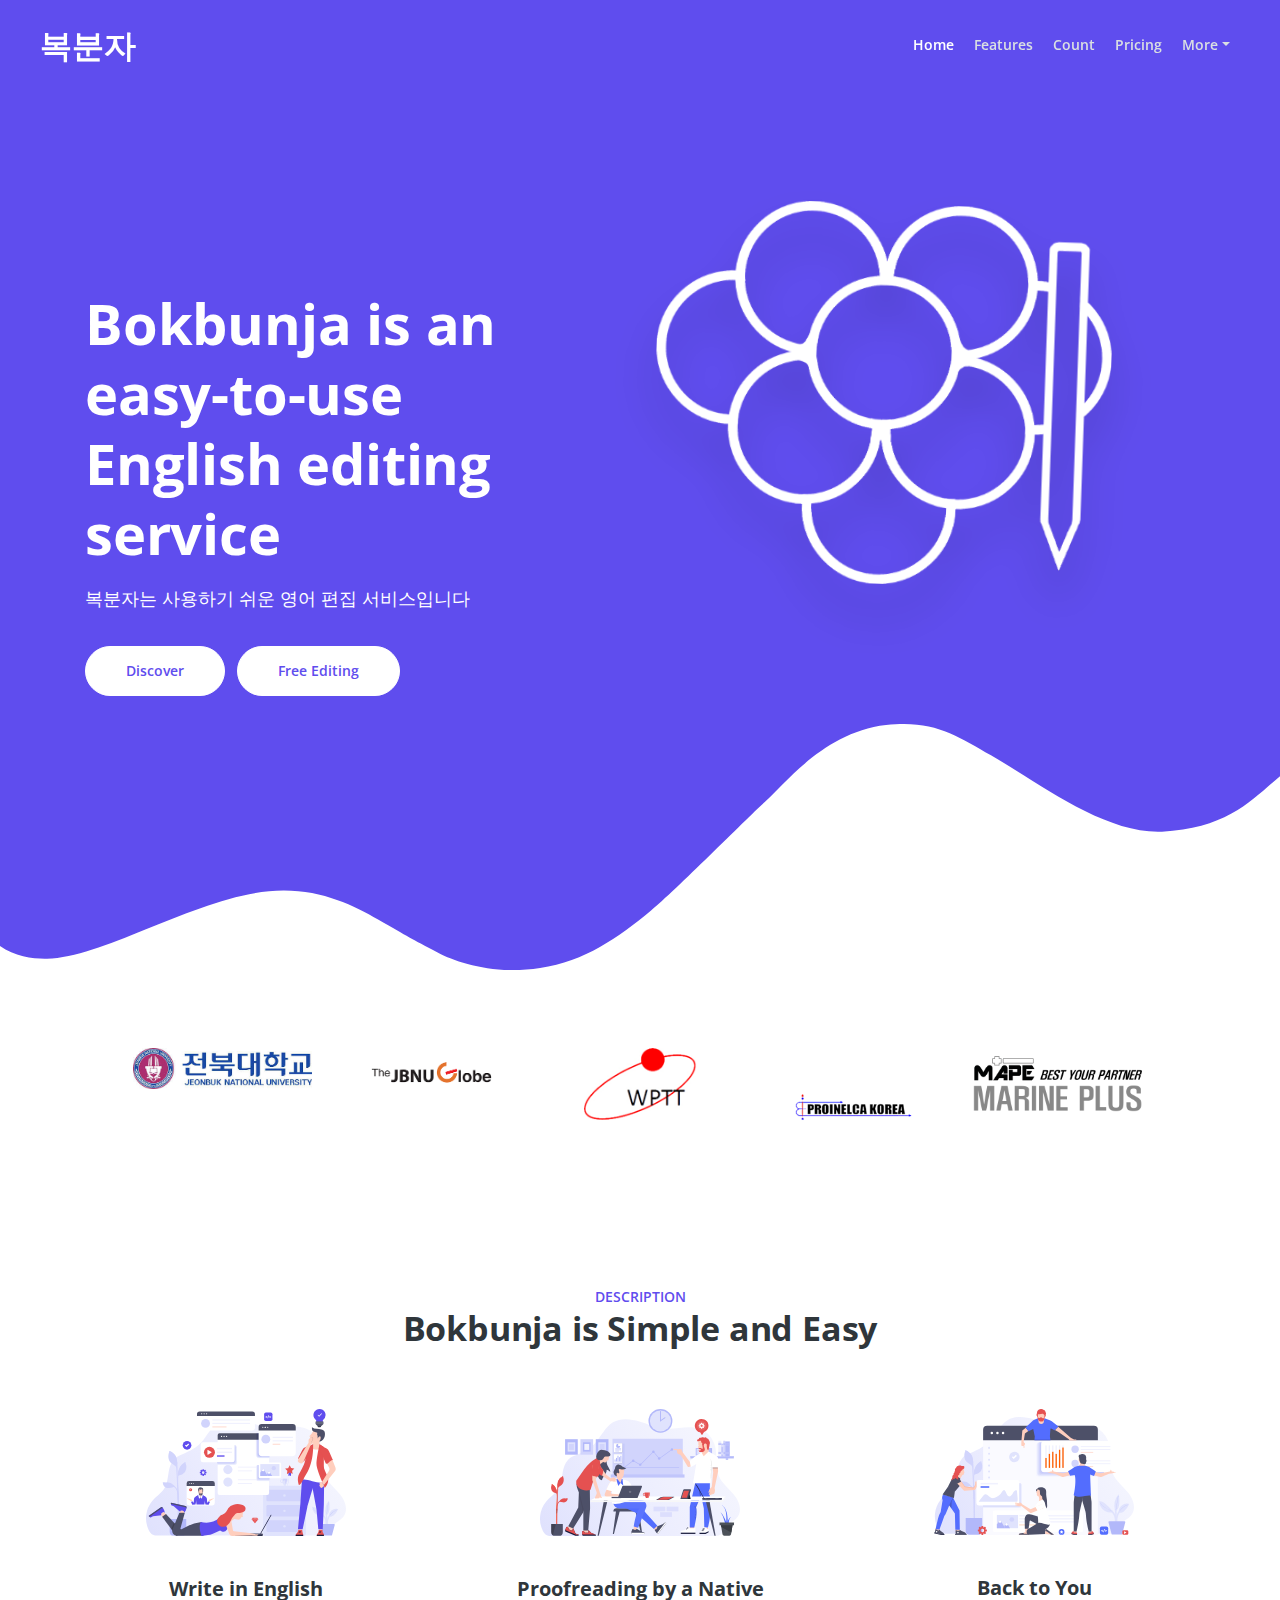
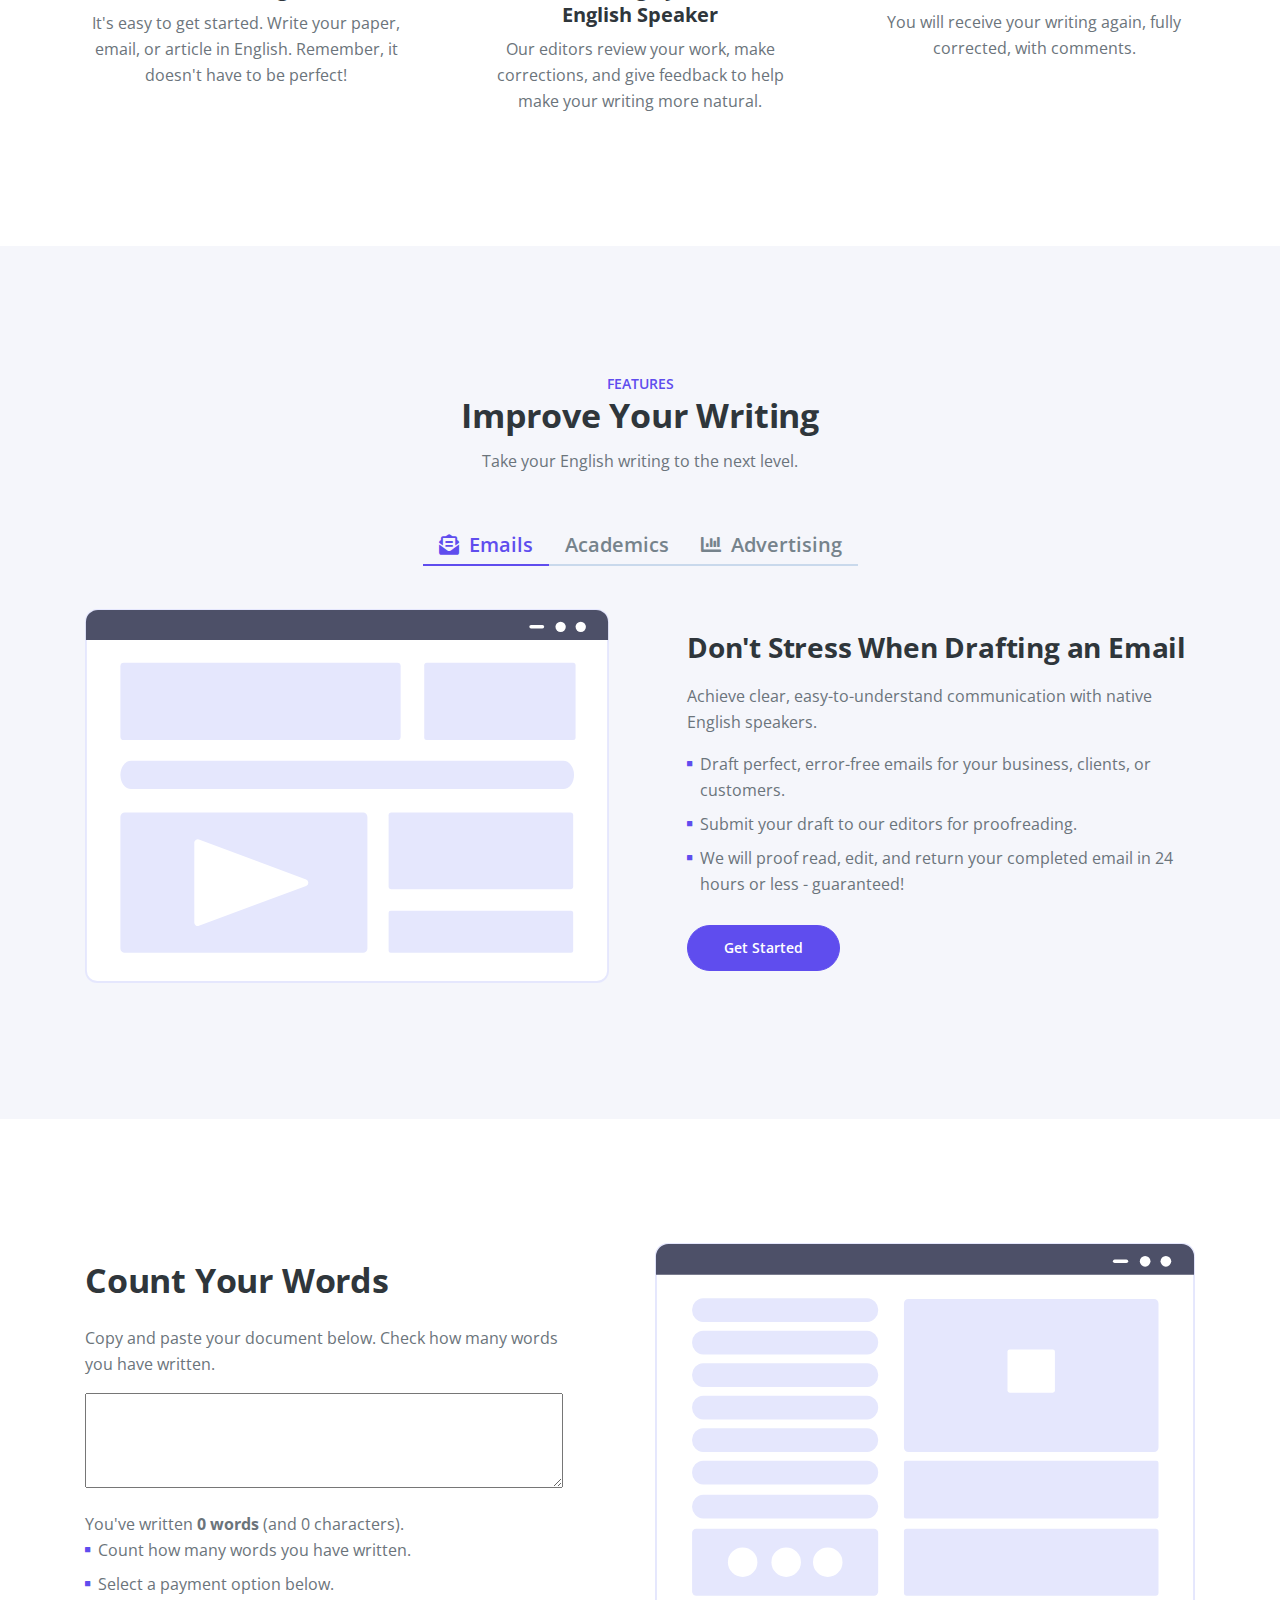
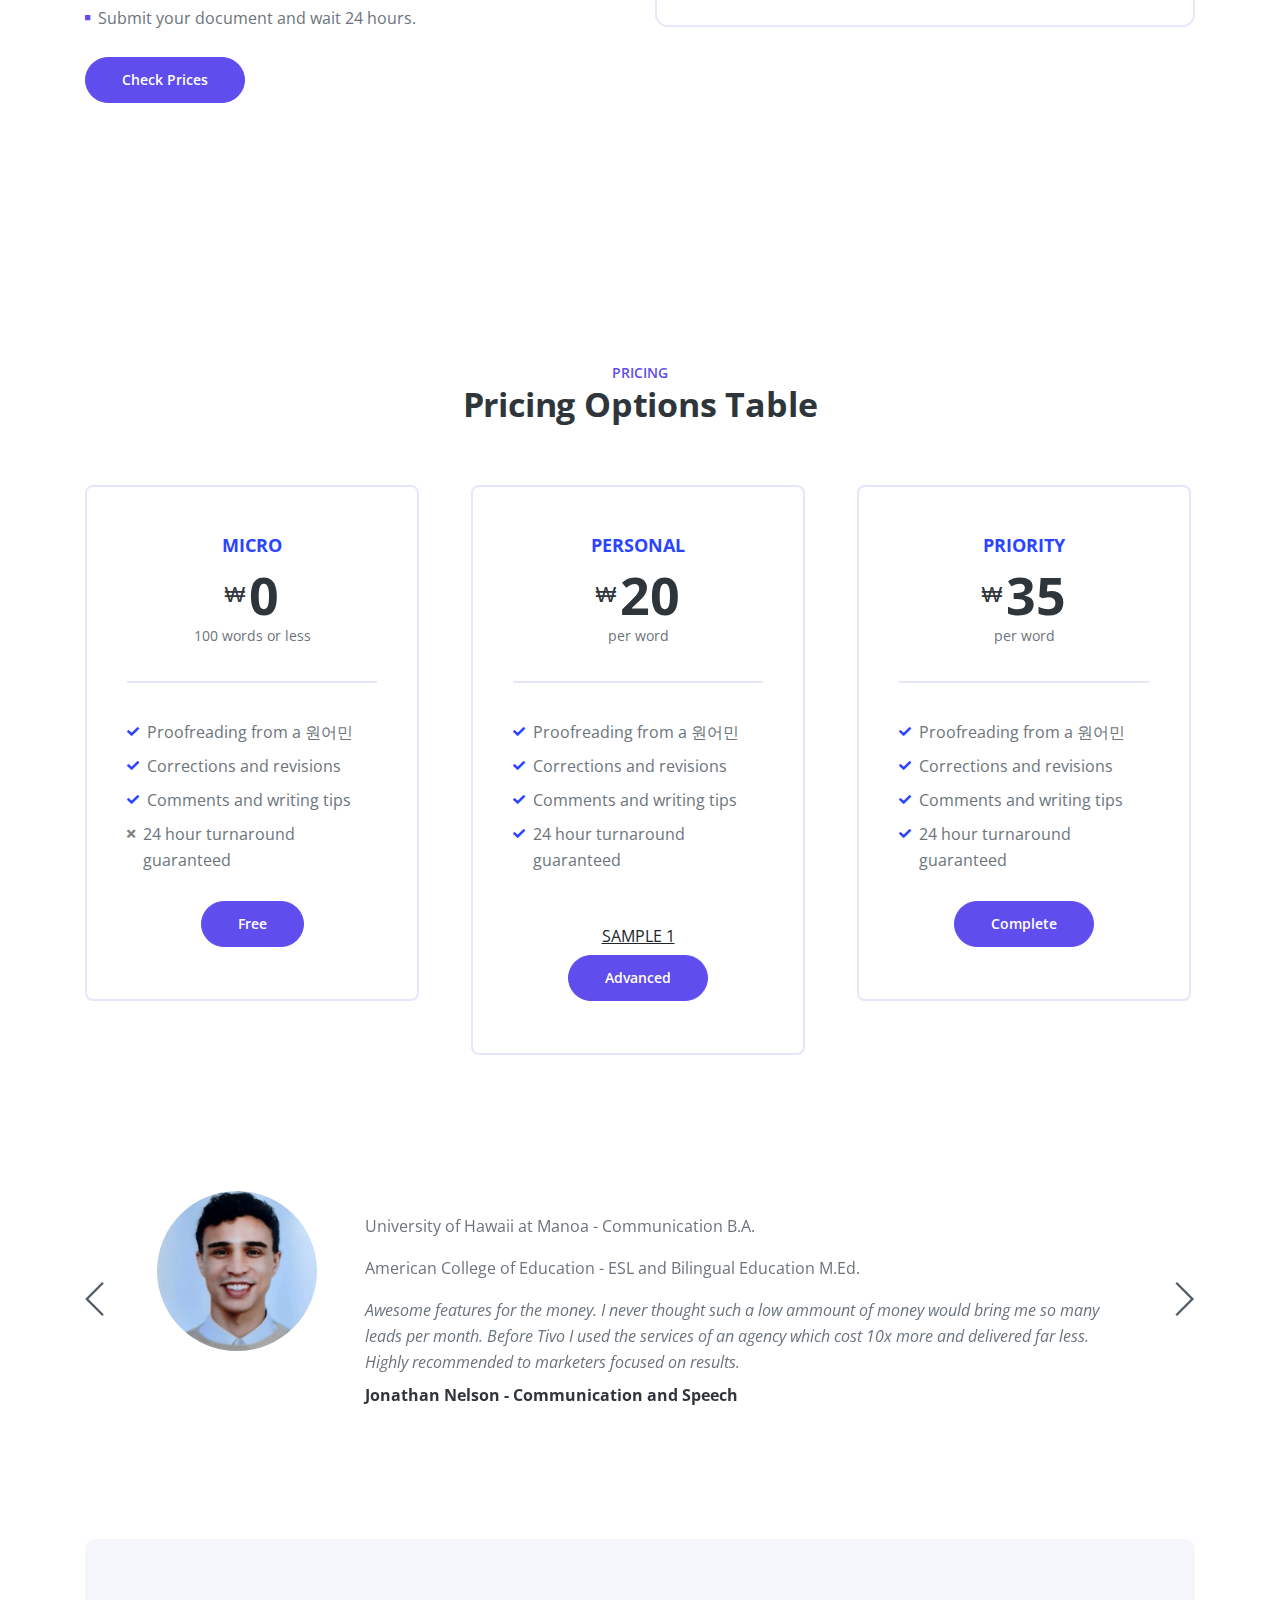
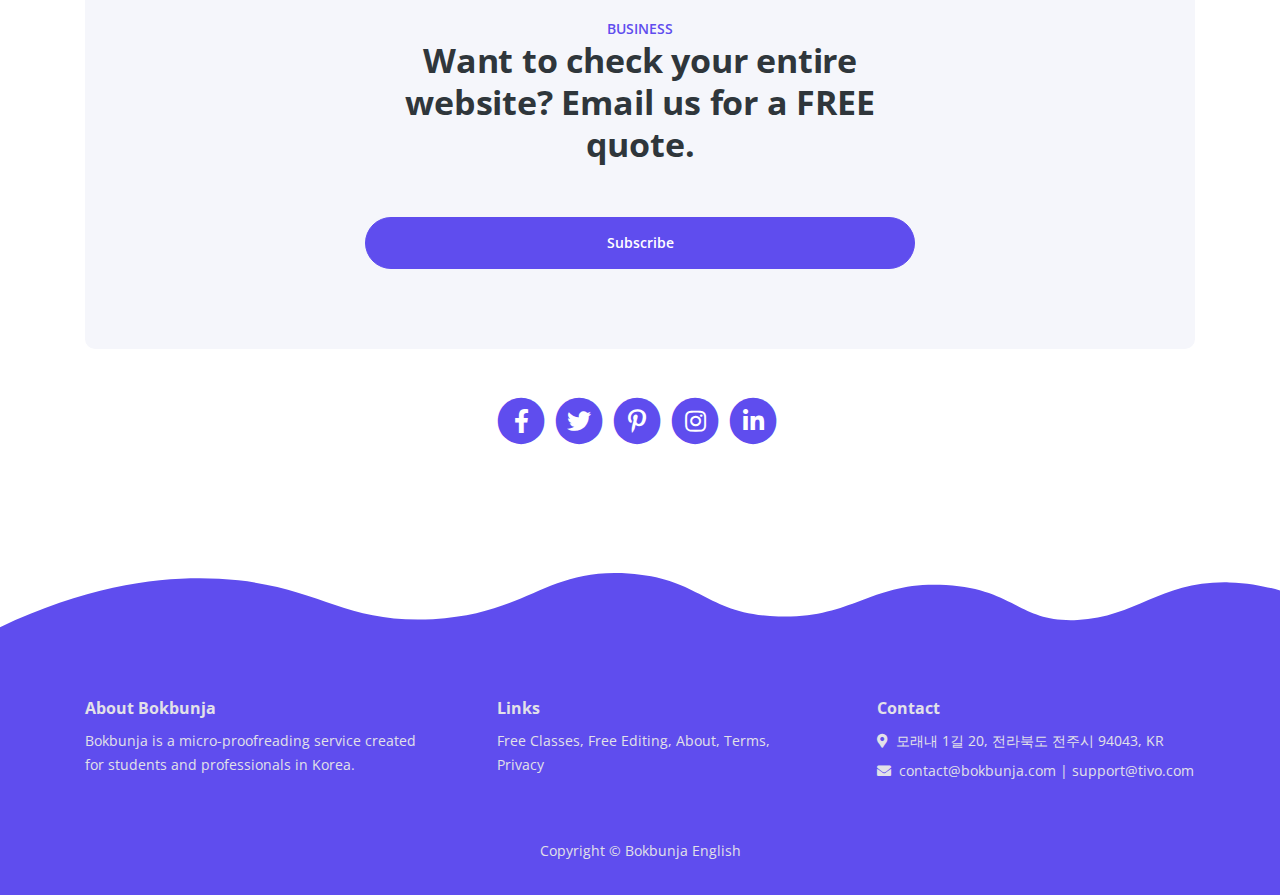
==== commit 81d45e2c: "Add files via upload" ====
--- a/bluebokbunja/index.html
+++ b/bluebokbunja/index.html
@@ -180,8 +180,8 @@
                             <img class="img-fluid" src="images/description-icon-2.svg" alt="alternative">
                         </div>
                         <div class="card-body">
-                            <h5 class="card-title">Your Work is Submitted to a Native English Speaker</h5>
-                            <p>Our editors will review your work, make corrections, and give feedback to help make your writing more natural.</p>
+                            <h5 class="card-title">Proofreading by a Native English Speaker</h5>
+                            <p>Our editors review your work, make corrections, and give feedback to help make your writing more natural.</p>
                         </div>
                     </div>
                     <!-- end of card -->
@@ -212,7 +212,7 @@
                 <div class="col-lg-12">
                     <div class="section-title">FEATURES</div>
                     <h2 class="h2-heading">Improve Your Writing</h2>
-                    <p class="p-heading">Take your English writing to the next level by proofreading your material.</p>
+                    <p class="p-heading">Take your English writing to the next level.</p>
                 </div> <!-- end of col -->
             </div> <!-- end of row -->
             <div class="row">
@@ -247,19 +247,19 @@
                                 <div class="col-lg-6">
                                     <div class="text-container">
                                         <h3>Don't Stress When Drafting an Email</h3>
-                                        <p>It's very easy to start using Bokbunja. Just check the number of words in your email and click 'submit'. Your email will be sent to one of our native English editors and a corrected version will be sent back to you within 24 hours. You just need to fill out and submit the <a class="blue" href="sign-up.html">Submission Form</a> and you will receive access to email templates and English writing tips to improve your writing. Use tutorials for learning faster.</p>
+                                        <p>Achieve clear, easy-to-understand communication with native English speakers.</p>
                                         <ul class="list-unstyled li-space-lg">
                                             <li class="media">
                                                 <i class="fas fa-square"></i>
-                                                <div class="media-body">Draft perfect, error-free emails for your business, clients, or customers</div>
-                                            </li>
-                                            <li class="media">
-                                                <i class="fas fa-square"></i>
-                                                <div class="media-body"> Achieve clear, easy-to-understand communication with native English speakers</div>
-                                            </li>
-                                            <li class="media">
-                                                <i class="fas fa-square"></i>
-                                                <div class="media-body">Comments and corrections to help improve your writing in the future</div>
+                                                <div class="media-body">Draft perfect, error-free emails for your business, clients, or customers.</div>
+                                            </li>
+                                            <li class="media">
+                                                <i class="fas fa-square"></i>
+                                                <div class="media-body">Submit your draft to our editors for proofreading.</div>
+                                            </li>
+                                            <li class="media">
+                                                <i class="fas fa-square"></i>
+                                                <div class="media-body">We will proof read, edit, and return your completed email in 24 hours or less - guaranteed!</div>
                                             </li>
                                         </ul>
                                         <a class="btn-solid-lg2 page-scroll" href="#details">Get Started</a>
@@ -282,19 +282,19 @@
                                 <div class="col-lg-6">
                                     <div class="text-container">
                                         <h3>Write the Perfect Paper</h3>
-                                        <p>It's very easy to start using Bokbunja. Just check the number of words in your email and click 'submit'. Our native English speaking proofreaders are experienced academic writers. Your email will be sent to one of our native English editors and a corrected version will be sent back to you within 24 hours.</p>
+                                        <p>Native English professors review and correct your academic writing.</p>
                                         <ul class="list-unstyled li-space-lg">
                                             <li class="media">
                                                 <i class="fas fa-square"></i>
-                                                <div class="media-body">Easily prepare a perfect essay, thesis, or academic paper in English</div>
-                                            </li>
-                                            <li class="media">
-                                                <i class="fas fa-square"></i>
-                                                <div class="media-body">Receive constructive feedback from professional native English speaking writers</div>
-                                            </li>
-                                            <li class="media">
-                                                <i class="fas fa-square"></i>
-                                                <div class="media-body">Improve your writing for future assignments by following our proofreaders' guidelines</div>
+                                                <div class="media-body">Our team is made up of native English professors from top universities in Korea with at least a master's degree.</div>
+                                            </li>
+                                            <li class="media">
+                                                <i class="fas fa-square"></i>
+                                                <div class="media-body">We ensure that your grammar, vocabulary, and accuracy all meet rigrous academic standards.</div>
+                                            </li>
+                                            <li class="media">
+                                                <i class="fas fa-square"></i>
+                                                <div class="media-body">Receive customized constructive feedback to improve your writing for future assignments.</div>
                                             </li>
                                         </ul>
                                         <a class="btn-solid-lg2 page-scroll" href="#details">Get started</a>
@@ -317,19 +317,19 @@
                                 <div class="col-lg-6">
                                     <div class="text-container">
                                         <h3>Reach New Customers</h3>
-                                        <p>It's very easy to start using Bokbunja. Just check the number of words in your email and click 'submit'. Your newsletter, menu, or advertisement will be sent to one of our native English editors and a corrected version will be sent back to you within 24 hours.</p>
+                                        <p>Make an impact with our team of copywriters and marketing experts.</p>
                                         <ul class="list-unstyled li-space-lg">
                                             <li class="media">
                                                 <i class="fas fa-square"></i>
-                                                <div class="media-body">Quickly receive an error-free, natural menu, newsletter, or advertisement</div>
-                                            </li>
-                                            <li class="media">
-                                                <i class="fas fa-square"></i>
-                                                <div class="media-body">Check to make sure that your adverisement is natural and easy to understand for English readers</div>
-                                            </li>
-                                            <li class="media">
-                                                <i class="fas fa-square"></i>
-                                                <div class="media-body">Broaden your customer base with professionally written English explanations</div>
+                                                <div class="media-body">Establish credibility.</div>
+                                            </li>
+                                            <li class="media">
+                                                <i class="fas fa-square"></i>
+                                                <div class="media-body">Access international markets.</div>
+                                            </li>
+                                            <li class="media">
+                                                <i class="fas fa-square"></i>
+                                                <div class="media-body">Broaden your customer base.</div>
                                             </li>
                                         </ul>
                                         <a class="btn-solid-lg2 page-scroll" href="#adcheck">Get started</a>
@@ -500,6 +500,7 @@
                                     <i class="fas fa-check"></i><div class="media-body">24 hour turnaround guaranteed</div>
                                 </li>
                             </ul>
+                            <script src ="https://form.jotform.com/static/feedback2.js" type="text/javascript"></script><script type="text/javascript"> var JFL_211031224484443 = new JotformFeedback({ formId: '211031224484443', base: 'https://form.jotform.com/', windowTitle: 'SAMPLE 1', background: '#5f4dee', fontColor: '#FFFFFF', type: '1', height: 700, width: 500, openOnLoad: false }); </script> <a class="btn lightbox-211031224484443" style="margin-top: 16px"> SAMPLE 1 </a>
                             <div class="button-wrapper">
                                 <a class="btn-solid-reg"  a href="javascript:void( window.open( 'https://form.jotform.com/210608376924459', 'blank', 'scrollbars=yes, toolbar=no, width=700, height=500' ) ) ">Advanced</a>
                             </div>
